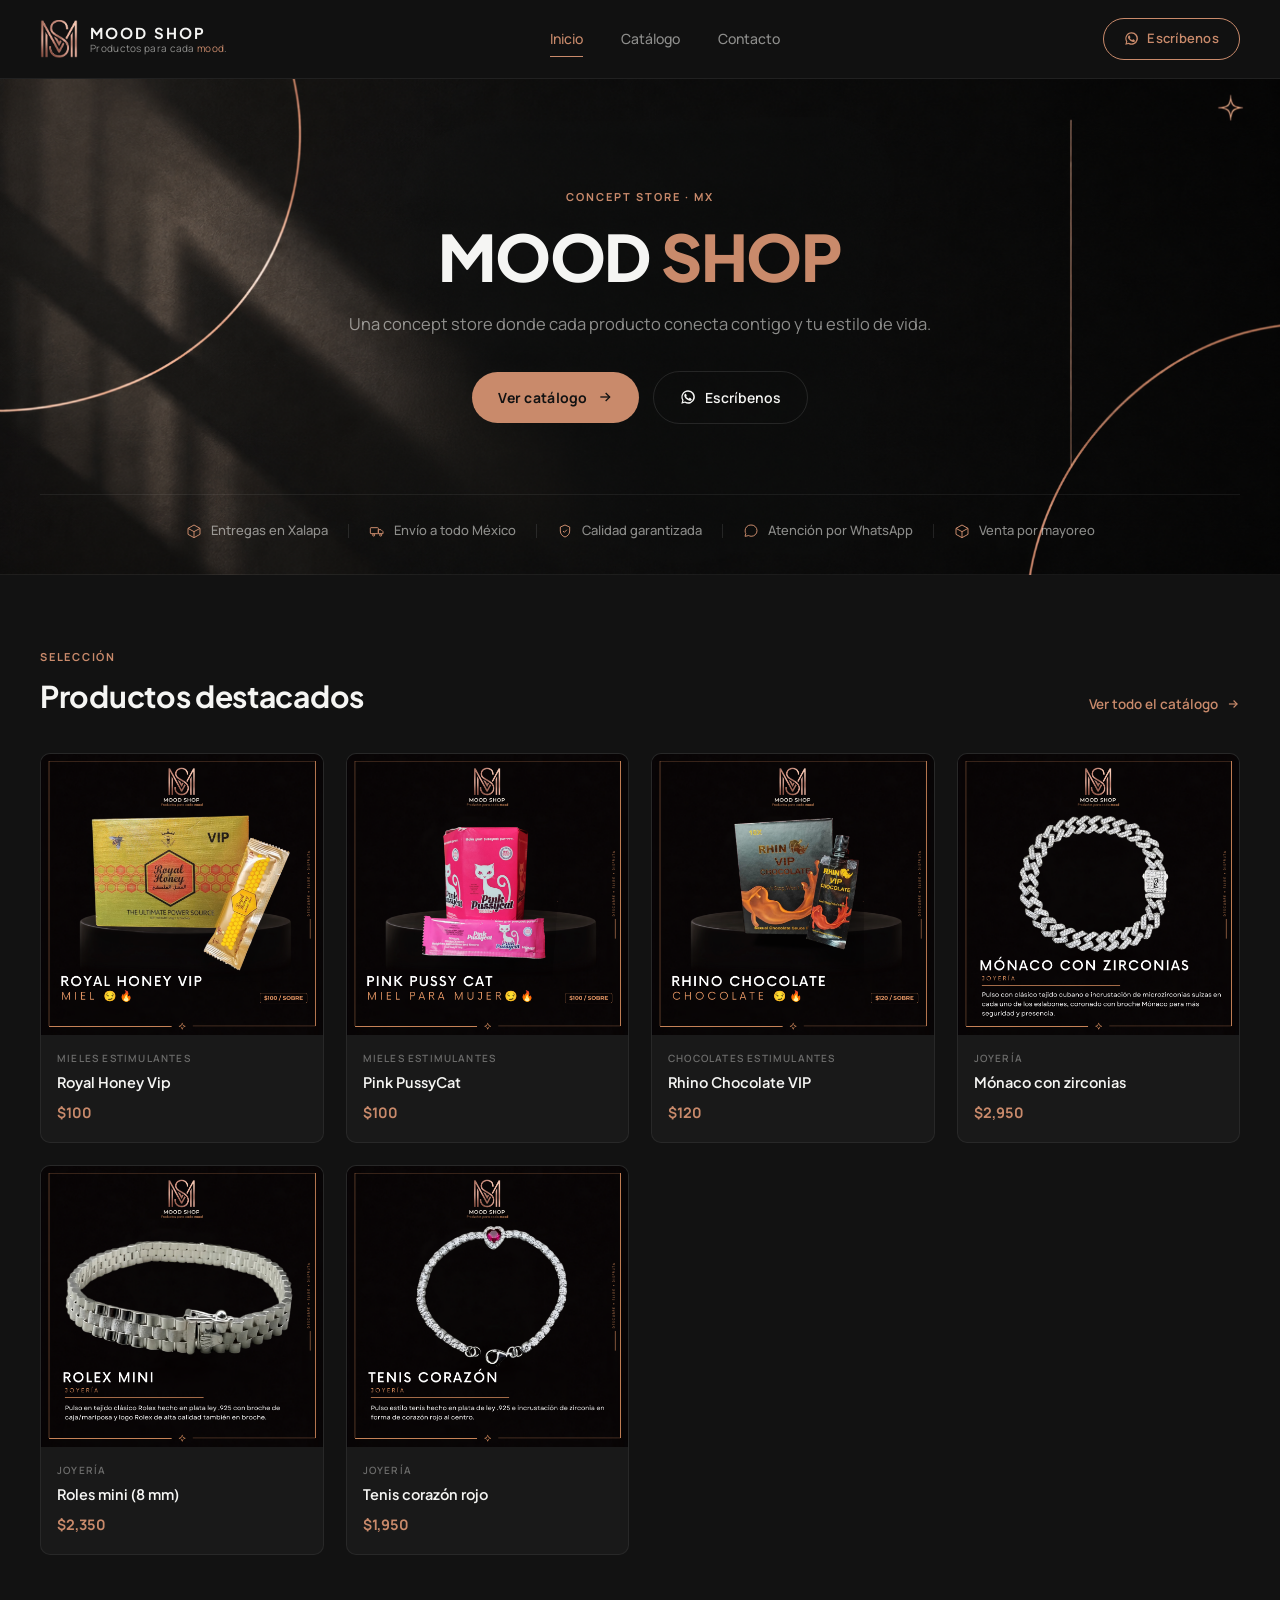
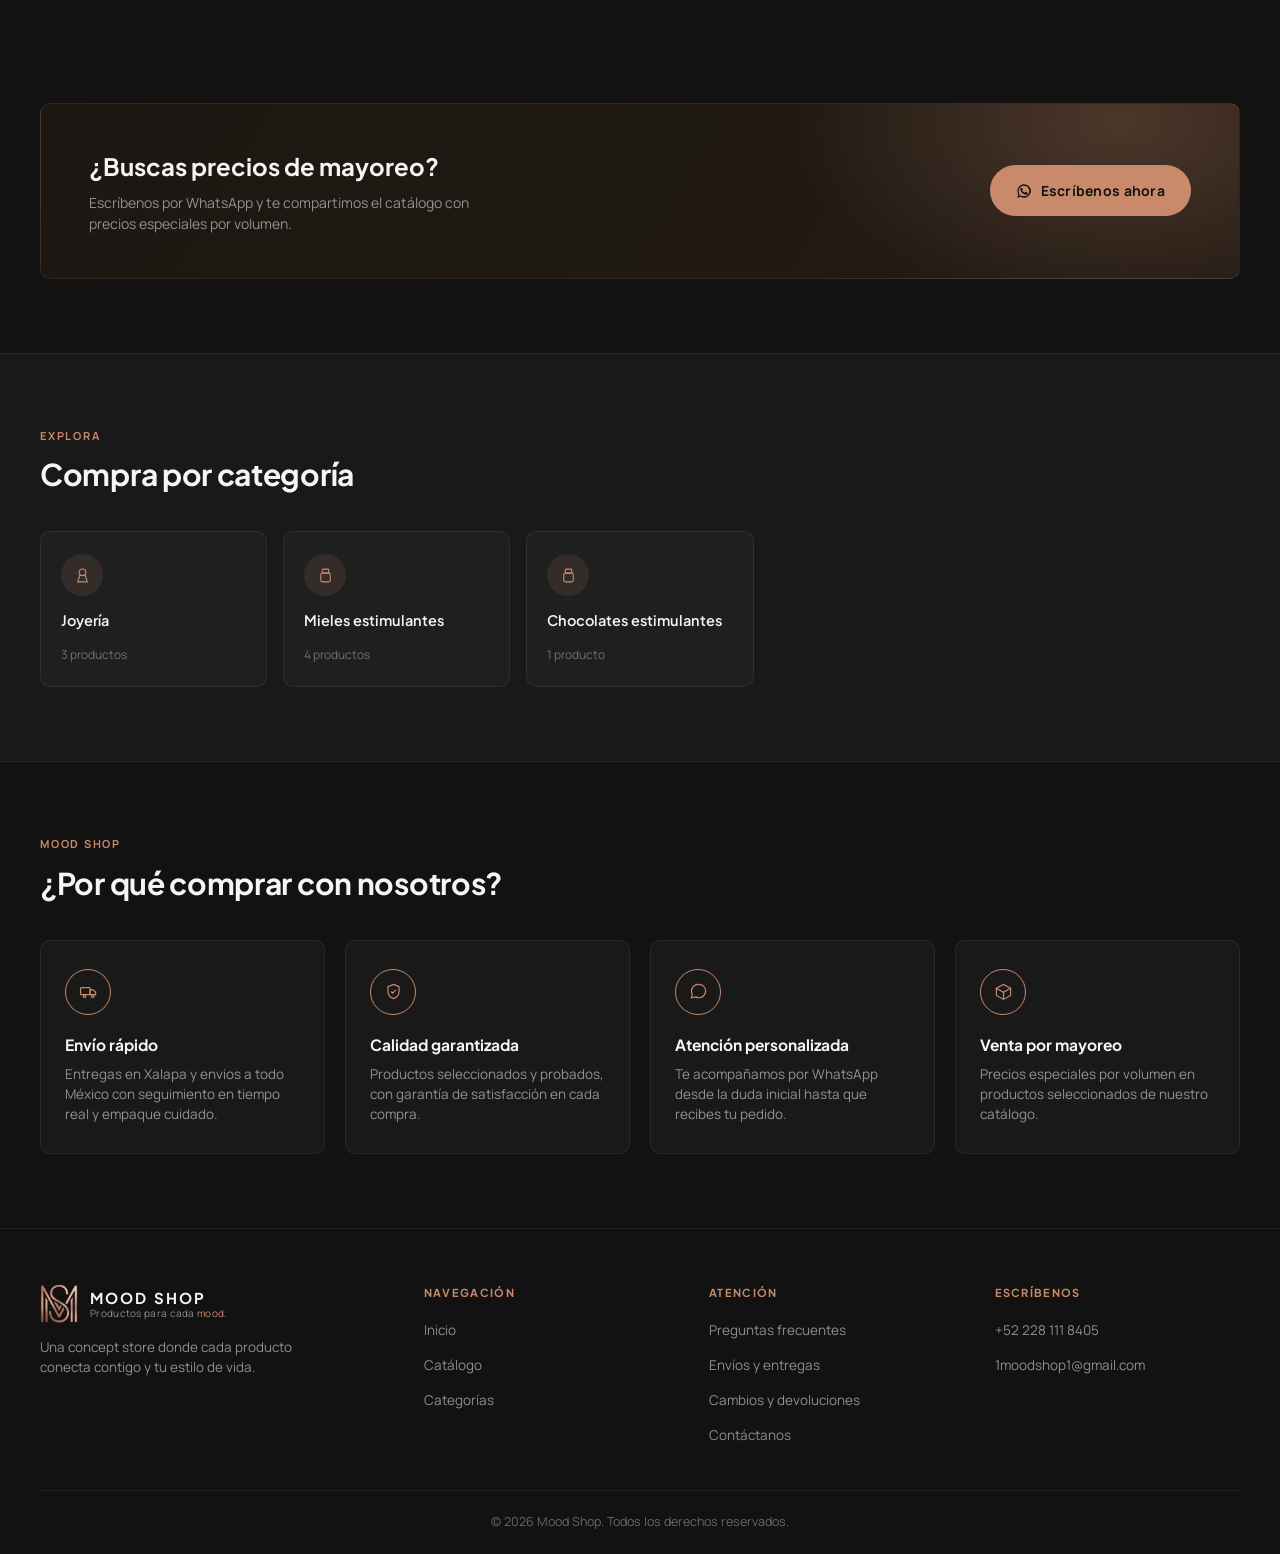
==== index.html @ 7b2a5127 "Se subió la página" ====
<!DOCTYPE html>
<html lang="es">
<head>
<meta charset="UTF-8">
<meta name="viewport" content="width=device-width, initial-scale=1.0">
<title>Mood Shop — Productos para cada mood</title>
<link rel="preconnect" href="https://fonts.googleapis.com">
<link rel="preconnect" href="https://fonts.gstatic.com" crossorigin>
<link href="https://fonts.googleapis.com/css2?family=Plus+Jakarta+Sans:wght@400;500;600;700;800&family=Manrope:wght@400;500;600;700&display=swap" rel="stylesheet">
<link rel="stylesheet" href="css/home.css">
</head>
<body>

<!-- ============ ICON SPRITE ============ -->
<svg width="0" height="0" style="position:absolute">
  <defs>
    <symbol id="ico-perfume" viewBox="0 0 24 24" fill="none" stroke="currentColor" stroke-width="1.4">
      <path d="M9 3h6v2.4l-1.3 1.6H10.3L9 5.4V3z"/><rect x="8" y="7" width="8" height="14" rx="2"/><line x1="12" y1="7" x2="12" y2="10"/>
    </symbol>
    <symbol id="ico-jewelry" viewBox="0 0 24 24" fill="none" stroke="currentColor" stroke-width="1.4">
      <circle cx="12" cy="8" r="4.2"/><path d="M8.6 11.4L6 20h12l-2.6-8.6"/>
    </symbol>
    <symbol id="ico-glasses" viewBox="0 0 24 24" fill="none" stroke="currentColor" stroke-width="1.4">
      <circle cx="6.5" cy="13" r="3.5"/><circle cx="17.5" cy="13" r="3.5"/><path d="M10 12.4h4M3 12l2.2-4.8h3M21 12l-2.2-4.8h-3"/>
    </symbol>
    <symbol id="ico-headphones" viewBox="0 0 24 24" fill="none" stroke="currentColor" stroke-width="1.4">
      <path d="M4 14v-2a8 8 0 0116 0v2"/><rect x="3" y="14" width="4" height="6" rx="1.4"/><rect x="17" y="14" width="4" height="6" rx="1.4"/>
    </symbol>
    <symbol id="ico-lamp" viewBox="0 0 24 24" fill="none" stroke="currentColor" stroke-width="1.4">
      <path d="M7 4h10l-2 7H9L7 4z"/><line x1="12" y1="11" x2="12" y2="18"/><path d="M8 21h8M9.5 18h5"/>
    </symbol>
    <symbol id="ico-shirt" viewBox="0 0 24 24" fill="none" stroke="currentColor" stroke-width="1.4">
      <path d="M8 4L4 7l2 3 2-1v11h8V9l2 1 2-3-4-3-2 2h-4L8 4z"/>
    </symbol>
    <symbol id="ico-watch" viewBox="0 0 24 24" fill="none" stroke="currentColor" stroke-width="1.4">
      <circle cx="12" cy="12" r="5.5"/><path d="M9.5 2h5l.6 4.5h-6.2L9.5 2zM9.5 22h5l.6-4.5h-6.2L9.5 22z"/><path d="M12 9.5V12l2 1.3"/>
    </symbol>
    <symbol id="ico-gift" viewBox="0 0 24 24" fill="none" stroke="currentColor" stroke-width="1.4">
      <rect x="3" y="9" width="18" height="4" rx="0.6"/><rect x="4.5" y="13" width="15" height="8" rx="0.6"/><line x1="12" y1="9" x2="12" y2="21"/>
      <path d="M12 9C9 9 8 6.5 9.5 5.2 11 4 12 6 12 9zM12 9c3 0 4-2.5 2.5-3.8C13 4 12 6 12 9z"/>
    </symbol>
    <symbol id="ico-snack" viewBox="0 0 24 24" fill="none" stroke="currentColor" stroke-width="1.4">
      <path d="M6 4h12l1 5-2 11H7L5 9l1-5z"/><path d="M6 4c1.5 1.2 3.5 1.2 6 0s4.5-1.2 6 0"/>
    </symbol>
    <symbol id="ico-jar" viewBox="0 0 24 24" fill="none" stroke="currentColor" stroke-width="1.4">
      <rect x="6" y="9" width="12" height="11" rx="2"/><rect x="8" y="4" width="8" height="5" rx="1"/>
    </symbol>
    <symbol id="ico-viral" viewBox="0 0 24 24" fill="none" stroke="currentColor" stroke-width="1.4">
      <path d="M13 2L4 14h6l-1 8 9-12h-6l1-8z"/>
    </symbol>
    <symbol id="ico-whatsapp" viewBox="0 0 24 24" fill="currentColor">
      <path d="M12 2a10 10 0 00-8.6 15L2 22l5.2-1.4A10 10 0 1012 2zm0 18a8 8 0 01-4.1-1.1l-.3-.2-3 .8.8-2.9-.2-.3A8 8 0 1112 20zm4.4-5.9c-.2-.1-1.4-.7-1.7-.8-.2-.1-.4-.1-.6.1s-.6.8-.8 1c-.1.2-.3.2-.5.1-.2-.1-1-.4-2-1.2-.7-.6-1.2-1.4-1.4-1.6-.1-.2 0-.4.1-.5l.4-.5c.1-.2.2-.3.2-.5.1-.2 0-.4 0-.5-.1-.1-.6-1.5-.9-2-.2-.5-.4-.4-.6-.4h-.5c-.2 0-.5.1-.7.3-.2.2-1 .9-1 2.3s1 2.6 1.1 2.8c.1.2 2 3.1 4.9 4.2.7.3 1.2.4 1.6.6.7.2 1.3.2 1.8.1.5-.1 1.4-.6 1.6-1.1.2-.5.2-1 .1-1.1-.1-.1-.2-.2-.4-.3z"/>
    </symbol>
    <symbol id="ico-close" viewBox="0 0 24 24" fill="none" stroke="currentColor" stroke-width="1.8">
      <line x1="5" y1="5" x2="19" y2="19"/><line x1="19" y1="5" x2="5" y2="19"/>
    </symbol>
    <symbol id="ico-monogram" viewBox="0 0 60 60" fill="none" stroke="currentColor" stroke-width="3.4">
      <path d="M6 50V12l14 20 14-20v38"/><path d="M40 12c-9 0-16 8-16 18s7 18 16 18 16-8 16-18"/>
    </symbol>
    <symbol id="ico-arrow-right" viewBox="0 0 24 24" fill="none" stroke="currentColor" stroke-width="2">
      <line x1="5" y1="12" x2="19" y2="12"/><polyline points="13 6 19 12 13 18"/>
    </symbol>
    <symbol id="ico-truck" viewBox="0 0 24 24" fill="none" stroke="currentColor" stroke-width="1.5">
      <rect x="2" y="7" width="12" height="9" rx="1"/><path d="M14 10h4l3 3v3h-7z"/>
      <circle cx="7" cy="18" r="1.6"/><circle cx="17.5" cy="18" r="1.6"/>
    </symbol>
    <symbol id="ico-shield" viewBox="0 0 24 24" fill="none" stroke="currentColor" stroke-width="1.5">
      <path d="M12 3l7 3v6c0 4.5-3 7.7-7 9-4-1.3-7-4.5-7-9V6l7-3z"/><polyline points="9 12 11 14 15 10"/>
    </symbol>
    <symbol id="ico-chat" viewBox="0 0 24 24" fill="none" stroke="currentColor" stroke-width="1.5">
      <path d="M21 11.5a8.4 8.4 0 01-8.9 8.4c-1.3-.1-2.5-.5-3.5-1.1L3 20l1.2-4.1a8.3 8.3 0 01-1-4A8.4 8.4 0 0111.9 3a8.5 8.5 0 019.1 8.5z"/>
    </symbol>
    <symbol id="ico-box" viewBox="0 0 24 24" fill="none" stroke="currentColor" stroke-width="1.5">
      <path d="M3 8l9-5 9 5-9 5-9-5z"/><path d="M3 8v9l9 5 9-5V8"/><line x1="12" y1="13" x2="12" y2="22"/>
    </symbol>
  </defs>
</svg>

<!-- ============ HEADER ============ -->
  <header class="site-header">
    <div class="header-inner">
      <a href="./index.html" class="brand">
        <img class="brand-mark" src="./images/Logotipo - letras.png" alt="Logo de Mood Shop" />
        <span class="brand-text">
          <span class="brand-name">MOOD SHOP</span>
          <span class="brand-tag">Productos para cada <em>mood</em>.</span>
        </span>
      </a>

      <nav class="main-nav" aria-label="Navegación principal">
        <a href="./index.html" class="active">Inicio</a>
        <a href="./catalogo-mood-shop.html">Catálogo</a>
        <a href="./contacto.html">Contacto</a>
      </nav>

      <div class="header-actions">
        <a class="btn-whatsapp" href="https://wa.link/bdqm1g" id="whatsappBtn" target="_blank">
          <svg>
            <use href="#ico-whatsapp" />
          </svg>
          <span>Escríbenos</span>
        </a>
        <button class="hamburger" id="hamburgerBtn" aria-label="Abrir menú" aria-expanded="false"
          aria-controls="mobileNav">
          <span></span><span></span><span></span>
        </button>
      </div>
    </div>
  </header>

  <!-- ============ MOBILE NAV DRAWER ============ -->
  <div class="mobile-nav" id="mobileNav">
    <div class="mobile-nav-panel">
      <div class="mobile-nav-head">
        <span class="brand-name">MENÚ</span>
        <button class="mobile-nav-close" id="mobileNavClose" aria-label="Cerrar menú">
          <svg>
            <use href="#ico-close" />
          </svg>
        </button>
      </div>
      <nav class="mobile-nav-links" aria-label="Navegación móvil">
        <a href="./index.html" class="active">Inicio</a>
        <a href="./catalogo-mood-shop.html">Catálogo</a>
        <a href="./contacto.html">Contacto</a>
      </nav>
      <div class="mobile-nav-cta">
        <a class="btn-whatsapp" href="https://wa.link/bdqm1g" target="_blank">
          <svg>
            <use href="#ico-whatsapp" />
          </svg>
          <span>Escríbenos</span>
        </a>
      </div>
    </div>
  </div>


<!-- ============ HERO ============ -->
<section class="hero">
  <div class="hero-inner">
    <p class="hero-eyebrow">Concept store · MX</p>
    <h1>MOOD <em>SHOP</em></h1>
    <p class="hero-sub">Una concept store donde cada producto conecta contigo y tu estilo de vida.</p>
    <div class="hero-cta">
      <a class="btn-primary" href="./catalogo-mood-shop.html">Ver catálogo <svg><use href="#ico-arrow-right"/></svg></a>
      <a class="btn-secondary" href="https://wa.link/bdqm1g" target="_blank" rel="noopener">
        <svg><use href="#ico-whatsapp"/></svg> Escríbenos
      </a>
    </div>
  </div>
  <div class="hero-trust">
    <div class="trust-item"><svg><use href="#ico-box"/></svg> Entregas en Xalapa</div>
    <div class="trust-divider"></div>
    <div class="trust-item"><svg><use href="#ico-truck"/></svg> Envío a todo México</div>
    <div class="trust-divider"></div>
    <div class="trust-item"><svg><use href="#ico-shield"/></svg> Calidad garantizada</div>
    <div class="trust-divider"></div>
    <div class="trust-item"><svg><use href="#ico-chat"/></svg> Atención por WhatsApp</div>
    <div class="trust-divider"></div>
    <div class="trust-item"><svg><use href="#ico-box"/></svg> Venta por mayoreo</div>
  </div>
</section>

<!-- ============ DESTACADOS ============ -->
<section class="section" id="destacados">
  <div class="section-head">
    <div>
      <p class="section-eyebrow">Selección</p>
      <h2>Productos destacados</h2>
    </div>
    <a class="link-arrow" href="./catalogo-mood-shop.html">Ver todo el catálogo <svg><use href="#ico-arrow-right"/></svg></a>
  </div>
  <div class="product-grid" id="featuredGrid">
    <p class="section-status">Cargando productos destacados…</p>
  </div>
</section>

<!-- ============ CTA MAYOREO ============ -->
<section class="section">
  <div class="cta-banner" id="contacto">
    <div class="cta-copy">
      <h2>¿Buscas precios de mayoreo?</h2>
      <p>Escríbenos por WhatsApp y te compartimos el catálogo con precios especiales por volumen.</p>
    </div>
    <a class="btn-primary" href="https://wa.link/bdqm1g" target="_blank" rel="noopener">
      <svg><use href="#ico-whatsapp"/></svg> Escríbenos ahora
    </a>
  </div>
</section>

<!-- ============ CATEGORÍAS ============ -->
<section class="section section-alt" id="categorias">
  <div class="section-head">
    <div>
      <p class="section-eyebrow">Explora</p>
      <h2>Compra por categoría</h2>
    </div>
  </div>
  <div class="category-grid" id="categoryGrid">
    <p class="section-status">Cargando categorías…</p>
  </div>
</section>

<!-- ============ POR QUÉ MOOD SHOP ============ -->
<section class="section" id="beneficios">
  <div class="section-head">
    <div>
      <p class="section-eyebrow">Mood Shop</p>
      <h2>¿Por qué comprar con nosotros?</h2>
    </div>
  </div>
  <div class="benefits-grid">
    <div class="benefit-card">
      <div class="benefit-icon"><svg><use href="#ico-truck"/></svg></div>
      <h3>Envío rápido</h3>
      <p>Entregas en Xalapa y envios a todo México con seguimiento en tiempo real y empaque cuidado.</p>
    </div>
    <div class="benefit-card">
      <div class="benefit-icon"><svg><use href="#ico-shield"/></svg></div>
      <h3>Calidad garantizada</h3>
      <p>Productos seleccionados y probados, con garantía de satisfacción en cada compra.</p>
    </div>
    <div class="benefit-card">
      <div class="benefit-icon"><svg><use href="#ico-chat"/></svg></div>
      <h3>Atención personalizada</h3>
      <p>Te acompañamos por WhatsApp desde la duda inicial hasta que recibes tu pedido.</p>
    </div>
    <div class="benefit-card">
      <div class="benefit-icon"><svg><use href="#ico-box"/></svg></div>
      <h3>Venta por mayoreo</h3>
      <p>Precios especiales por volumen en productos seleccionados de nuestro catálogo.</p>
    </div>
  </div>
</section>

<!-- ============ FOOTER ============ -->
<footer class="site-footer">
  <div class="footer-top">
    <div class="footer-brand">
      <a href="#" class="brand">
        <img class="brand-mark" src="./images/Logotipo - letras.png" alt="Logo de Mood Shop" />
        <span class="brand-text">
          <span class="brand-name">MOOD SHOP</span>
          <span class="brand-tag">Productos para cada <em>mood</em>.</span>
        </span>
      </a>
      <p>Una concept store donde cada producto conecta contigo y tu estilo de vida.</p>
    </div>
    <div class="footer-col">
      <h4>NAVEGACIÓN</h4>
      <ul>
        <li><a href="./index.html">Inicio</a></li>
        <li><a href="./catalogo-mood-shop.html">Catálogo</a></li>
        <li><a href="./index.html#categorias">Categorías</a></li>
      </ul>
    </div>
    <div class="footer-col">
      <h4>ATENCIÓN</h4>
      <ul>
        <li><a href="./404.html">Preguntas frecuentes</a></li>
        <li><a href="./404.html">Envíos y entregas</a></li>
        <li><a href="./404.html">Cambios y devoluciones</a></li>
        <li><a href="./contacto.html">Contáctanos</a></li>
      </ul>
    </div>
    <div class="footer-col">
      <h4>ESCRÍBENOS</h4>
      <ul>
        <li><a href="https://wa.link/bdqm1g" target="_blank" rel="noopener">+52 228 111 8405</a></li>
        <li><a href="mailto:1moodshop1@gmail.com">1moodshop1@gmail.com</a></li>
      </ul>
    </div>
  </div>
  <div class="footer-bottom">© 2026 Mood Shop. Todos los derechos reservados.</div>
</footer>

<script src="js/home.js"></script>
</body>
</html>
---- css/home.css ----
/* ============ TOKENS ============ */
:root {
  --negro: #121212;
  --negro-2: #191919;
  --negro-3: #1f1f1f;
  --blanco: #F5F5F3;
  --rose: #C98A6B;
  --rose-dark: #A96E55;
  --gris-oscuro: #3C3C3C;
  --gris-claro: #D9D9D9;
  --border: rgba(217, 217, 217, 0.12);
  --border-soft: rgba(217, 217, 217, 0.08);
  --text-muted: rgba(245, 245, 243, 0.55);
  --text-muted-2: rgba(245, 245, 243, 0.38);
  --font-display: 'Plus Jakarta Sans', sans-serif;
  --font-body: 'Manrope', sans-serif;
  --radius: 6px;
  --radius-lg: 10px;
}

* {
  box-sizing: border-box;
  margin: 0;
  padding: 0;
}

html {
  scroll-behavior: smooth;
}

body {
  background: var(--negro);
  color: var(--blanco);
  font-family: var(--font-body);
  -webkit-font-smoothing: antialiased;
  line-height: 1.5;
}

img,
svg {
  display: block;
}

a {
  color: inherit;
  text-decoration: none;
}

button {
  font-family: inherit;
  cursor: pointer;
}

ul {
  list-style: none;
}

::selection {
  background: var(--rose);
  color: var(--negro);
}

:focus-visible {
  outline: 2px solid var(--rose);
  outline-offset: 3px;
}

/* ============ HEADER (igual que el catálogo) ============ */
.site-header {
  position: sticky;
  top: 0;
  z-index: 100;
  background: rgba(18, 18, 18, 0.9);
  backdrop-filter: blur(10px);
  border-bottom: 1px solid var(--border-soft);
}

.header-inner {
  display: flex;
  align-items: center;
  justify-content: space-between;
  padding: 18px 40px;
  max-width: 1280px;
  margin: 0 auto;
}

.brand {
  display: flex;
  align-items: center;
  gap: 12px;
}

.brand-mark {
  width: 38px;
  height: 38px;
  flex: none;
}

.brand-text {
  display: flex;
  flex-direction: column;
  line-height: 1.2;
}

.brand-name {
  font-family: var(--font-display);
  font-weight: 700;
  font-size: 15px;
  letter-spacing: 0.14em;
}

.brand-tag {
  font-size: 10px;
  color: var(--text-muted);
  letter-spacing: 0.03em;
}

.brand-tag em {
  color: var(--rose);
  font-style: normal;
}

.main-nav {
  display: flex;
  align-items: center;
  gap: 38px;
}

.main-nav a {
  font-size: 14px;
  color: var(--text-muted);
  font-weight: 500;
  position: relative;
  padding: 6px 0;
  transition: color .2s ease;
}

.main-nav a:hover {
  color: var(--blanco);
}

.main-nav a.active {
  color: var(--rose);
}

.main-nav a.active::after {
  content: '';
  position: absolute;
  left: 0;
  right: 0;
  bottom: -2px;
  height: 1px;
  background: var(--rose);
}

.nav-caret {
  font-size: 10px;
  margin-left: 4px;
  opacity: .7;
}

.header-actions {
  display: flex;
  align-items: center;
  gap: 16px;
}

.btn-whatsapp {
  display: flex;
  align-items: center;
  gap: 8px;
  border: 1px solid var(--rose);
  color: var(--rose);
  padding: 10px 20px;
  border-radius: 999px;
  font-size: 13px;
  font-weight: 600;
  letter-spacing: 0.02em;
  transition: background .2s ease, color .2s ease;
  white-space: nowrap;
}

.btn-whatsapp:hover {
  background: var(--rose);
  color: var(--negro);
}

.btn-whatsapp svg {
  width: 15px;
  height: 15px;
}

.hamburger {
  display: none;
  flex-direction: column;
  justify-content: center;
  gap: 5px;
  width: 38px;
  height: 38px;
  background: none;
  border: none;
}

.hamburger span {
  display: block;
  width: 22px;
  height: 1.5px;
  background: var(--blanco);
  transition: transform .25s ease, opacity .25s ease;
}

.hamburger.is-open span:nth-child(1) {
  transform: translateY(6.5px) rotate(45deg);
}

.hamburger.is-open span:nth-child(2) {
  opacity: 0;
}

.hamburger.is-open span:nth-child(3) {
  transform: translateY(-6.5px) rotate(-45deg);
}

.mobile-nav {
  display: none;
}

/* ============ HERO ============ */
.hero {
  position: relative;
  padding: 0 40px;
  background-image: url('../images/fondo-catalogo.png');
  background-size: cover;
  background-position: center;
  background-repeat: no-repeat;
  border-bottom: 1px solid var(--border-soft);
}

.hero-inner {
  max-width: 720px;
  margin: 0 auto;
  padding: 110px 0 70px;
  display: flex;
  flex-direction: column;
  align-items: center;
  text-align: center;
}

.hero-eyebrow {
  font-size: 11px;
  letter-spacing: 0.18em;
  text-transform: uppercase;
  color: var(--rose);
  font-weight: 700;
  margin-bottom: 18px;
}

.hero-inner h1 {
  font-family: var(--font-display);
  font-weight: 800;
  font-size: 64px;
  line-height: 1.05;
  letter-spacing: -0.02em;
  margin-bottom: 22px;
}

.hero-inner h1 em {
  color: var(--rose);
  font-style: normal;
}

.hero-sub {
  color: var(--text-muted);
  font-size: 16.5px;
  max-width: 90%;
  margin: 0 auto 34px;
}

.hero-cta {
  display: flex;
  align-items: center;
  justify-content: center;
  gap: 14px;
  flex-wrap: wrap;
}

.btn-primary {
  display: flex;
  align-items: center;
  gap: 9px;
  background: var(--rose);
  color: var(--negro);
  padding: 15px 26px;
  border-radius: 999px;
  border: none;
  font-size: 14px;
  font-weight: 700;
  letter-spacing: 0.02em;
  transition: background .2s ease, transform .15s ease;
}

.btn-primary:hover {
  background: var(--rose-dark);
}

.btn-primary:active {
  transform: scale(.98);
}

.btn-primary svg {
  width: 16px;
  height: 16px;
}

.btn-secondary {
  display: flex;
  align-items: center;
  gap: 9px;
  background: none;
  color: var(--blanco);
  border: 1px solid var(--border);
  padding: 15px 26px;
  border-radius: 999px;
  font-size: 14px;
  font-weight: 600;
  transition: border-color .2s ease, color .2s ease;
}

.btn-secondary:hover {
  border-color: var(--rose);
  color: var(--rose);
}

.btn-secondary svg {
  width: 16px;
  height: 16px;
}

.hero-trust {
  max-width: 1280px;
  margin: 0 auto;
  display: flex;
  align-items: center;
  justify-content: center;
  flex-wrap: wrap;
  gap: 20px;
  padding: 26px 0 34px;
  border-top: 1px solid var(--border-soft);
}

.trust-item {
  display: flex;
  align-items: center;
  gap: 9px;
  font-size: 13px;
  color: var(--text-muted);
  font-weight: 500;
  white-space: nowrap;
}

.trust-item svg {
  width: 16px;
  height: 16px;
  color: var(--rose);
  flex: none;
}

.trust-divider {
  width: 1px;
  height: 14px;
  background: var(--border);
}

/* ============ SECTIONS (genérico) ============ */
.section {
  padding: 74px 40px;
  max-width: 1280px;
  margin: 0 auto;
}

.section-alt {
  max-width: none;
  padding-left: 0;
  padding-right: 0;
  background: var(--negro-2);
  border-top: 1px solid var(--border-soft);
  border-bottom: 1px solid var(--border-soft);
}

.section-alt>* {
  max-width: 1280px;
  margin-left: auto;
  margin-right: auto;
  padding-left: 40px;
  padding-right: 40px;
}

.section-head {
  display: flex;
  align-items: flex-end;
  justify-content: space-between;
  gap: 20px;
  margin-bottom: 34px;
  flex-wrap: wrap;
}

.section-eyebrow {
  font-size: 11px;
  letter-spacing: 0.16em;
  text-transform: uppercase;
  color: var(--rose);
  font-weight: 700;
  margin-bottom: 8px;
}

.section-head h2 {
  font-family: var(--font-display);
  font-size: 30px;
  font-weight: 700;
  letter-spacing: -0.01em;
}

.link-arrow {
  display: flex;
  align-items: center;
  gap: 8px;
  font-size: 13.5px;
  font-weight: 600;
  color: var(--rose);
  padding-bottom: 4px;
  border-bottom: 1px solid transparent;
  transition: border-color .2s ease;
}

.link-arrow:hover {
  border-color: var(--rose);
}

.link-arrow svg {
  width: 14px;
  height: 14px;
}

.section-status {
  grid-column: 1/-1;
  text-align: center;
  padding: 50px 20px;
  color: var(--text-muted);
}

/* ============ PRODUCT GRID (destacados) ============ */
.product-grid {
  display: grid;
  grid-template-columns: repeat(4, 1fr);
  gap: 22px;
}

.product-card {
  background: var(--negro-2);
  border: 1px solid var(--border-soft);
  border-radius: var(--radius-lg);
  overflow: hidden;
  display: block;
  transition: transform .2s ease, border-color .2s ease, box-shadow .2s ease;
}

.product-card:hover {
  transform: translateY(-3px);
  border-color: var(--border);
  box-shadow: 0 16px 30px -18px rgba(0, 0, 0, 0.7);
}

.product-thumb {
  aspect-ratio: 1/1;
  position: relative;
  display: flex;
  align-items: center;
  justify-content: center;
  background:
    radial-gradient(circle at 30% 20%, rgba(201, 138, 107, 0.16), transparent 55%),
    linear-gradient(160deg, #201d1a, #131313);
}

.product-thumb img {
  width: 100%;
  height: 100%;
  object-fit: cover;
}

.product-thumb svg {
  width: 34%;
  height: 34%;
  color: var(--rose);
  opacity: .92;
}

.product-thumb svg.thumb-fallback-icon[hidden] {
  display: none;
}

.product-info {
  padding: 16px 16px 18px;
}

.product-cat {
  font-size: 10px;
  letter-spacing: 0.12em;
  text-transform: uppercase;
  color: var(--text-muted-2);
  margin-bottom: 6px;
  font-weight: 600;
}

.product-name {
  font-family: var(--font-display);
  font-weight: 600;
  font-size: 14.5px;
  margin-bottom: 8px;
  color: var(--blanco);
}

.product-price {
  color: var(--rose);
  font-weight: 700;
  font-size: 14.5px;
}

/* ============ CATEGORY GRID ============ */
.category-grid {
  display: grid;
  grid-template-columns: repeat(5, 1fr);
  gap: 16px;
}

.category-tile {
  display: flex;
  flex-direction: column;
  align-items: flex-start;
  gap: 14px;
  background: var(--negro-3);
  border: 1px solid var(--border-soft);
  border-radius: var(--radius-lg);
  padding: 22px 20px;
  transition: transform .2s ease, border-color .2s ease, background .2s ease;
}

.category-tile:hover {
  transform: translateY(-3px);
  border-color: var(--rose);
  background: rgba(201, 138, 107, 0.06);
}

.category-tile-icon {
  width: 42px;
  height: 42px;
  border-radius: 50%;
  background: rgba(201, 138, 107, 0.12);
  display: flex;
  align-items: center;
  justify-content: center;
}

.category-tile-icon svg {
  width: 19px;
  height: 19px;
  color: var(--rose);
}

.category-tile-name {
  font-family: var(--font-display);
  font-weight: 600;
  font-size: 14.5px;
}

.category-tile-count {
  font-size: 12px;
  color: var(--text-muted-2);
}

/* ============ BENEFITS ============ */
.benefits-grid {
  display: grid;
  grid-template-columns: repeat(4, 1fr);
  gap: 20px;
}

.benefit-card {
  background: var(--negro-2);
  border: 1px solid var(--border-soft);
  border-radius: var(--radius-lg);
  padding: 28px 24px;
}

.benefit-icon {
  width: 46px;
  height: 46px;
  border-radius: 50%;
  border: 1.4px solid var(--rose);
  display: flex;
  align-items: center;
  justify-content: center;
  margin-bottom: 18px;
}

.benefit-icon svg {
  width: 19px;
  height: 19px;
  color: var(--rose);
}

.benefit-card h3 {
  font-family: var(--font-display);
  font-size: 15.5px;
  font-weight: 700;
  margin-bottom: 8px;
}

.benefit-card p {
  font-size: 13.5px;
  color: var(--text-muted);
}

/* ============ CTA BANNER ============ */
.cta-banner {
  display: flex;
  align-items: center;
  justify-content: space-between;
  gap: 30px;
  flex-wrap: wrap;
  background:
    radial-gradient(ellipse 500px 300px at 90% 10%, rgba(201, 138, 107, 0.25), transparent 65%),
    linear-gradient(120deg, #1c1712, #241c15);
  border: 1px solid var(--border-soft);
  border-radius: var(--radius-lg);
  padding: 44px 48px;
}

.cta-copy h2 {
  font-family: var(--font-display);
  font-size: 24px;
  font-weight: 700;
  margin-bottom: 8px;
}

.cta-copy p {
  color: var(--text-muted);
  font-size: 14px;
  max-width: 420px;
}

.cta-banner .btn-primary {
  flex: none;
}

/* ============ FOOTER ============ */
.site-footer {
  border-top: 1px solid var(--border-soft);
  padding: 56px 40px 0;
}

.footer-top {
  max-width: 1280px;
  margin: 0 auto;
  display: grid;
  grid-template-columns: 1.4fr 1fr 1fr 1fr;
  gap: 40px;
  padding-bottom: 44px;
}

.footer-brand .brand {
  margin-bottom: 14px;
}

.footer-brand p {
  color: var(--text-muted);
  font-size: 13.5px;
  max-width: 280px;
}

.footer-col h4 {
  font-family: var(--font-display);
  font-size: 11px;
  font-weight: 700;
  letter-spacing: 0.12em;
  color: var(--rose);
  margin-bottom: 16px;
}

.footer-col ul {
  display: flex;
  flex-direction: column;
  gap: 11px;
}

.footer-col a {
  font-size: 13.5px;
  color: var(--text-muted);
  transition: color .2s ease;
}

.footer-col a:hover {
  color: var(--blanco);
}

.footer-bottom {
  border-top: 1px solid var(--border-soft);
  text-align: center;
  padding: 22px 0;
  font-size: 12.5px;
  color: var(--text-muted-2);
}

/* ============ RESPONSIVE ============ */
@media (max-width:1080px) {

  .header-inner,
  .hero,
  .section,
  .section-alt>* {
    padding-left: 24px;
    padding-right: 24px;
  }

  .product-grid {
    grid-template-columns: repeat(3, 1fr);
  }

  .category-grid {
    grid-template-columns: repeat(3, 1fr);
  }

  .benefits-grid {
    grid-template-columns: repeat(2, 1fr);
  }

  .hero-inner h1 {
    font-size: 52px;
  }
}

@media (max-width:860px) {
  .hero {
    background-position: left center;
  }
  .main-nav {
    display: none;
  }

  .hamburger {
    display: flex;
  }

  .btn-whatsapp span {
    display: none;
  }

  .btn-whatsapp {
    padding: 10px;
    border-radius: 50%;
  }

  .btn-whatsapp svg {
    width: 16px;
    height: 16px;
  }

  .hero-inner {
    padding: 56px 0 44px;
  }

  .hero-inner h1 {
    font-size: 38px;
  }

  .hero-sub {
    font-size: 15px;
  }

  .hero-trust {
    gap: 14px 22px;
  }

  .trust-divider {
    display: none;
  }

  .section-head {
    flex-direction: column;
    align-items: flex-start;
    gap: 14px;
  }

  .product-grid {
    grid-template-columns: repeat(2, 1fr);
  }

  .category-grid {
    grid-template-columns: repeat(2, 1fr);
  }

  .benefits-grid {
    grid-template-columns: 1fr;
  }

  .cta-banner {
    padding: 32px 26px;
    flex-direction: column;
    align-items: flex-start;
  }

  .cta-banner .btn-primary {
    width: 100%;
    justify-content: center;
  }

  .mobile-nav {
    display: block;
    position: fixed;
    inset: 0;
    z-index: 200;
    background: rgba(0, 0, 0, 0.55);
    opacity: 0;
    pointer-events: none;
    transition: opacity .25s ease;
  }

  .mobile-nav.is-open {
    opacity: 1;
    pointer-events: auto;
  }

  .mobile-nav-panel {
    position: absolute;
    top: 0;
    right: 0;
    height: 100%;
    width: 78%;
    max-width: 320px;
    background: var(--negro-2);
    border-left: 1px solid var(--border);
    padding: 26px 26px 30px;
    transform: translateX(100%);
    transition: transform .3s ease;
    display: flex;
    flex-direction: column;
  }

  .mobile-nav.is-open .mobile-nav-panel {
    transform: translateX(0);
  }

  .mobile-nav-head {
    display: flex;
    align-items: center;
    justify-content: space-between;
    margin-bottom: 30px;
  }

  .mobile-nav-close {
    width: 34px;
    height: 34px;
    border: 1px solid var(--border);
    border-radius: 50%;
    background: none;
    color: var(--blanco);
    display: flex;
    align-items: center;
    justify-content: center;
  }

  .mobile-nav-close svg {
    width: 14px;
    height: 14px;
  }

  .mobile-nav-links {
    display: flex;
    flex-direction: column;
    gap: 4px;
  }

  .mobile-nav-links a {
    font-family: var(--font-display);
    font-size: 16px;
    font-weight: 600;
    padding: 13px 4px;
    border-bottom: 1px solid var(--border-soft);
    color: var(--blanco);
  }

  .mobile-nav-links a.active {
    color: var(--rose);
  }

  .mobile-nav-cta {
    margin-top: auto;
  }

  .mobile-nav-cta .btn-whatsapp {
    width: 100%;
    justify-content: center;
    border-radius: 999px;
    padding: 13px;
  }

  .mobile-nav-cta .btn-whatsapp span {
    display: inline;
  }
}

@media (max-width:560px) {
  .header-inner {
    padding: 16px 20px;
  }

  .brand-name {
    font-size: 13px;
  }

  .hero,
  .section,
  .section-alt>* {
    padding-left: 16px;
    padding-right: 16px;
  }

  .hero-inner h1 {
    font-size: 38px;
  }

  .product-grid {
    grid-template-columns: repeat(2, 1fr);
    gap: 12px;
  }

  .category-grid {
    grid-template-columns: 1fr 1fr;
    gap: 12px;
  }

  .category-tile {
    padding: 18px 16px;
  }

  .section-head h2 {
    font-size: 23px;
  }

  .footer-top {
    grid-template-columns: 1fr 1fr;
    gap: 30px 20px;
  }

  .footer-brand {
    grid-column: 1/-1;
  }
}

@media (prefers-reduced-motion: reduce) {
  * {
    transition: none !important;
    animation: none !important;
  }
}
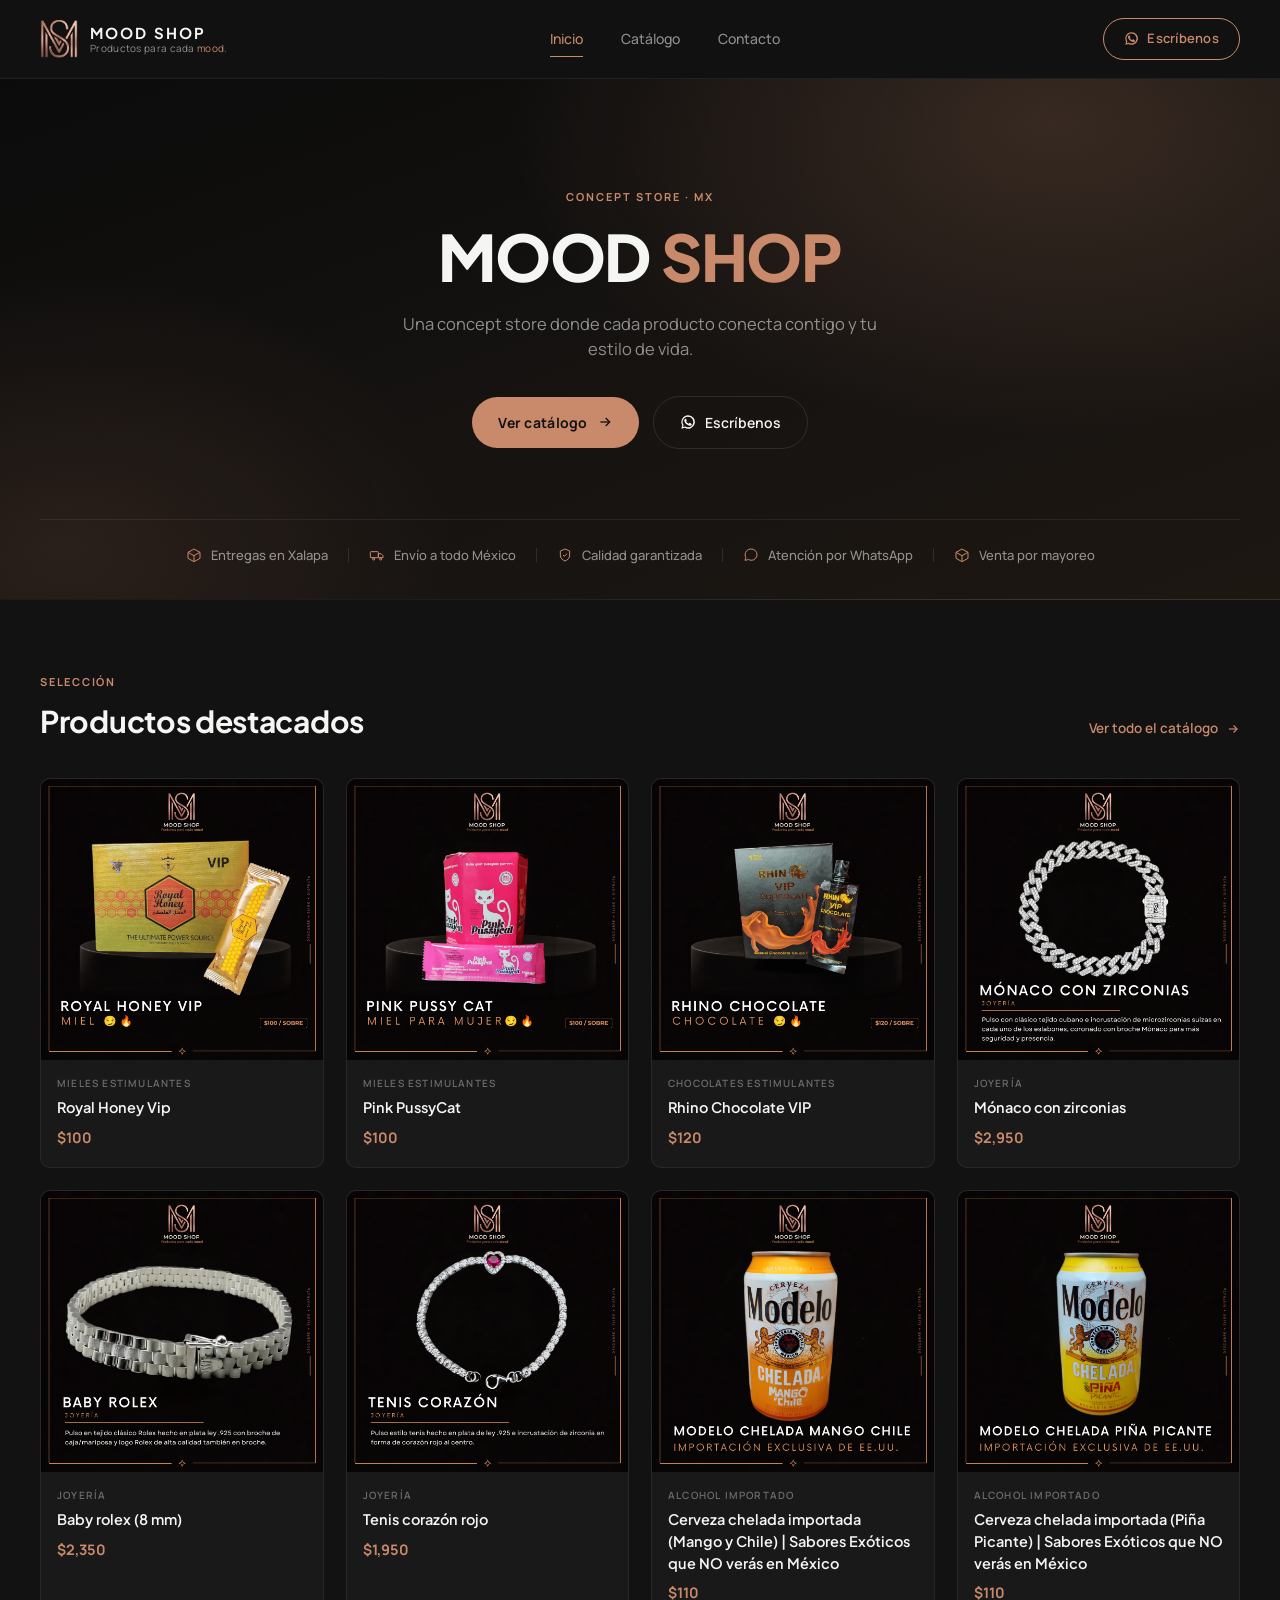
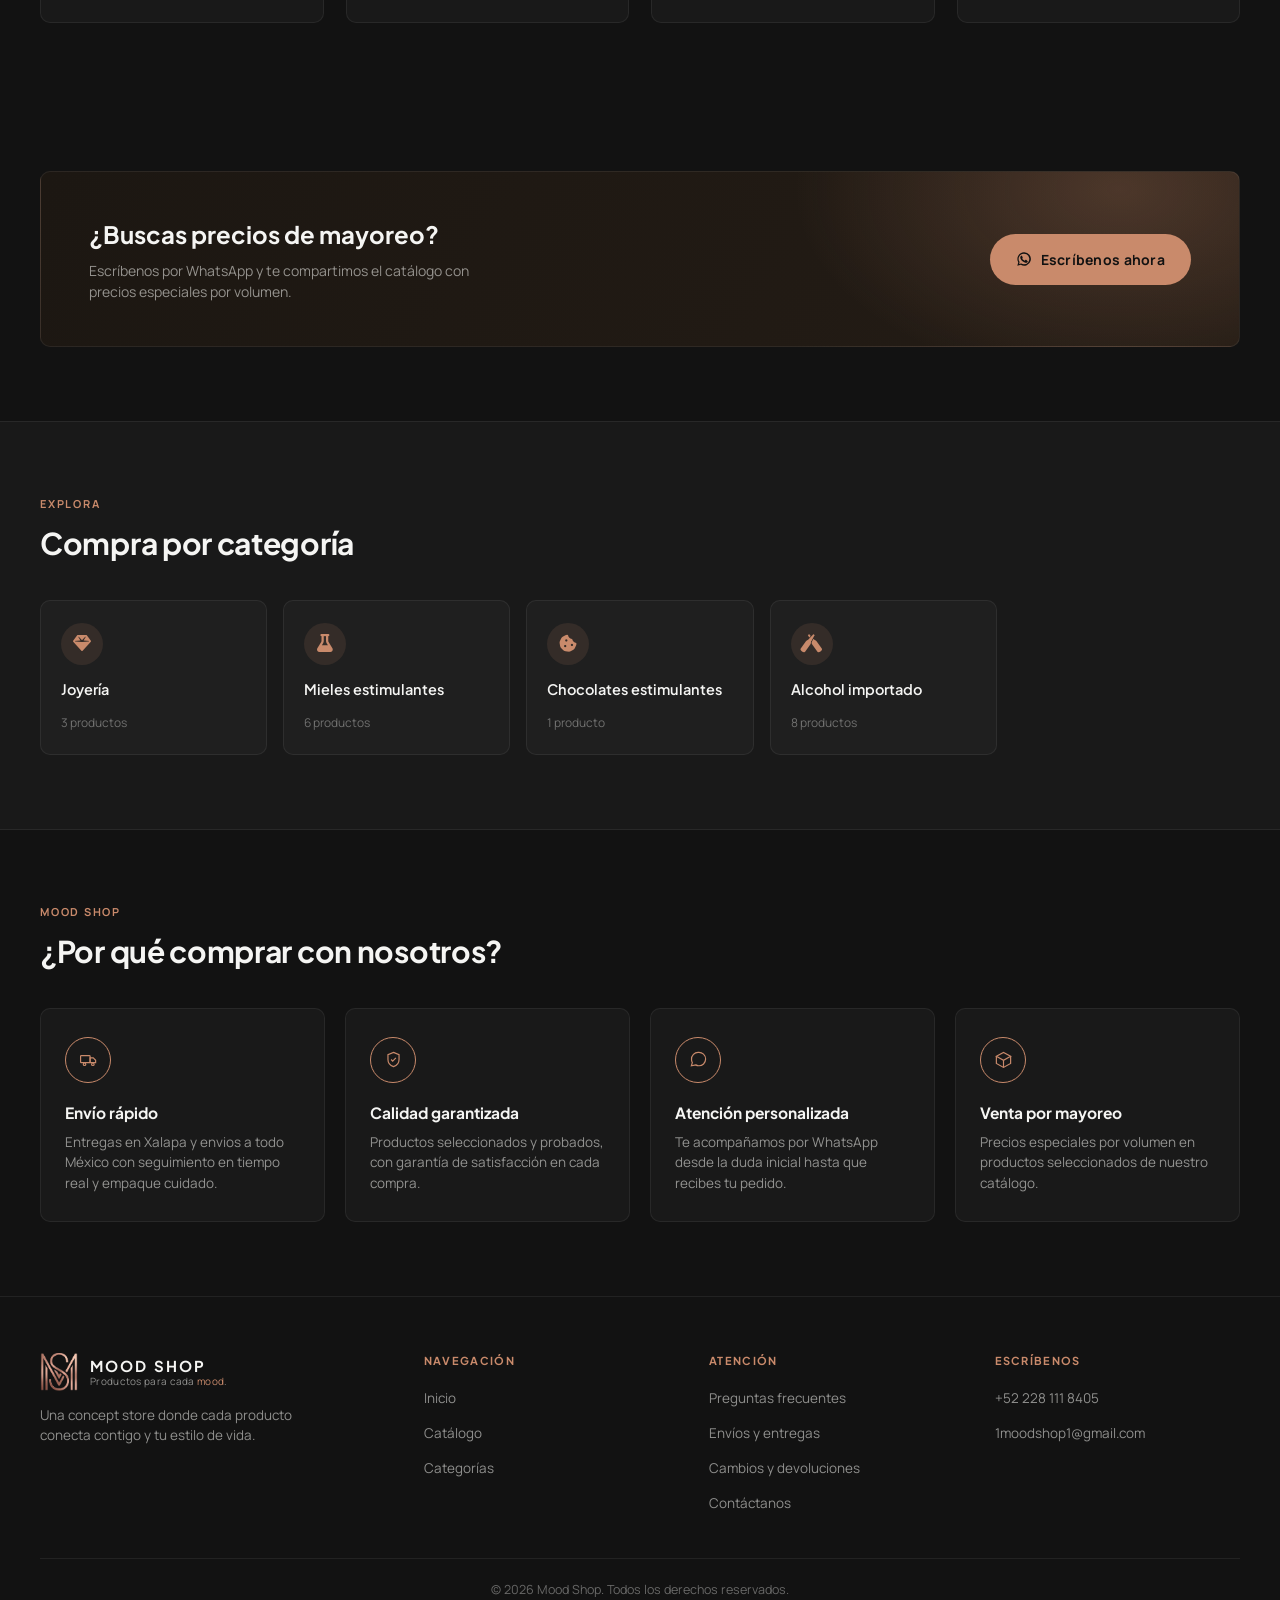
==== commit 32fd1f6f: "subieron nuevos productos" ====
--- a/index.html
+++ b/index.html
@@ -1,53 +1,52 @@
 <!DOCTYPE html>
-<html lang="es">
-<head>
-<meta charset="UTF-8">
-<meta name="viewport" content="width=device-width, initial-scale=1.0">
-<title>Mood Shop — Productos para cada mood</title>
-<link rel="preconnect" href="https://fonts.googleapis.com">
-<link rel="preconnect" href="https://fonts.gstatic.com" crossorigin>
-<link href="https://fonts.googleapis.com/css2?family=Plus+Jakarta+Sans:wght@400;500;600;700;800&family=Manrope:wght@400;500;600;700&display=swap" rel="stylesheet">
-<link rel="stylesheet" href="css/home.css">
-</head>
+  <html lang="es">
+
+  <head>
+    <meta charset="UTF-8">
+    <meta name="viewport" content="width=device-width, initial-scale=1.0">
+
+    <!-- SEO -->
+    <title>Mood Shop | Productos para cada mood</title>
+    <meta name="description" content="Mood Shop, concept store en Xalapa donde cada producto conecta contigo y tu estilo de vida. Envíos a todo México y entregas personales en Xalapa. Encuentra el producto perfecto para cada mood.">
+    <meta name="keywords" content="mood shop, tienda xalapa, joyería, mieles, regalos, concept store, envíos xalapa, royal honey, nmonaco, pulsos, tenis">
+    <link rel="canonical" href="https://mood-shop.github.io/bazar-mood-shop/">
+    <meta name="robots" content="index, follow">
+
+    <!-- Open Graph (Facebook / WhatsApp) -->
+    <meta property="og:type" content="website">
+    <meta property="og:site_name" content="Mood Shop">
+    <meta property="og:locale" content="es_MX">
+    <meta property="og:title" content="Mood Shop | Productos para cada mood">
+    <meta property="og:description" content="Mood Shop, concept store en Xalapa donde cada producto conecta contigo y tu estilo de vida. Envíos a todo México y entregas personales en Xalapa. Encuentra el producto perfecto para cada mood.">
+    <meta property="og:image" content="https://mood-shop.github.io/bazar-mood-shop/images/imagen-redes.jpg">
+    <meta property="og:image:width" content="1200">
+    <meta property="og:image:height" content="630">
+    <meta property="og:url" content="https://mood-shop.github.io/bazar-mood-shop/">
+
+    <!-- Twitter Card -->
+    <meta name="twitter:card" content="summary_large_image">
+    <meta name="twitter:title" content="Mood Shop | Productos para cada mood">
+    <meta name="twitter:description" content="Mood Shop, concept store en Xalapa donde cada producto conecta contigo y tu estilo de vida. Envíos a todo México y entregas personales en Xalapa. Encuentra el producto perfecto para cada mood.">
+    <meta name="twitter:image" content="https://mood-shop.github.io/bazar-mood-shop/images/imagen-redes.jpg">
+
+    <!-- Extra -->
+    <meta name="theme-color" content="#121212">
+    <link rel="icon" type="image/png" href="./images/favicon.ico">
+
+    <link rel="preconnect" href="https://fonts.googleapis.com">
+    <link rel="preconnect" href="https://fonts.gstatic.com" crossorigin>
+    <link href="https://fonts.googleapis.com/css2?family=Plus+Jakarta+Sans:wght@400;500;600;700;800&family=Manrope:wght@400;500;600;700&display=swap" rel="stylesheet">
+
+    <!-- Font Awesome (íconos de categoría) -->
+    <link rel="stylesheet" href="https://cdnjs.cloudflare.com/ajax/libs/font-awesome/6.5.2/css/all.min.css" referrerpolicy="no-referrer" />
+
+    <link rel="stylesheet" href="css/home.css">
+  </head>
+
 <body>
-
 <!-- ============ ICON SPRITE ============ -->
 <svg width="0" height="0" style="position:absolute">
   <defs>
-    <symbol id="ico-perfume" viewBox="0 0 24 24" fill="none" stroke="currentColor" stroke-width="1.4">
-      <path d="M9 3h6v2.4l-1.3 1.6H10.3L9 5.4V3z"/><rect x="8" y="7" width="8" height="14" rx="2"/><line x1="12" y1="7" x2="12" y2="10"/>
-    </symbol>
-    <symbol id="ico-jewelry" viewBox="0 0 24 24" fill="none" stroke="currentColor" stroke-width="1.4">
-      <circle cx="12" cy="8" r="4.2"/><path d="M8.6 11.4L6 20h12l-2.6-8.6"/>
-    </symbol>
-    <symbol id="ico-glasses" viewBox="0 0 24 24" fill="none" stroke="currentColor" stroke-width="1.4">
-      <circle cx="6.5" cy="13" r="3.5"/><circle cx="17.5" cy="13" r="3.5"/><path d="M10 12.4h4M3 12l2.2-4.8h3M21 12l-2.2-4.8h-3"/>
-    </symbol>
-    <symbol id="ico-headphones" viewBox="0 0 24 24" fill="none" stroke="currentColor" stroke-width="1.4">
-      <path d="M4 14v-2a8 8 0 0116 0v2"/><rect x="3" y="14" width="4" height="6" rx="1.4"/><rect x="17" y="14" width="4" height="6" rx="1.4"/>
-    </symbol>
-    <symbol id="ico-lamp" viewBox="0 0 24 24" fill="none" stroke="currentColor" stroke-width="1.4">
-      <path d="M7 4h10l-2 7H9L7 4z"/><line x1="12" y1="11" x2="12" y2="18"/><path d="M8 21h8M9.5 18h5"/>
-    </symbol>
-    <symbol id="ico-shirt" viewBox="0 0 24 24" fill="none" stroke="currentColor" stroke-width="1.4">
-      <path d="M8 4L4 7l2 3 2-1v11h8V9l2 1 2-3-4-3-2 2h-4L8 4z"/>
-    </symbol>
-    <symbol id="ico-watch" viewBox="0 0 24 24" fill="none" stroke="currentColor" stroke-width="1.4">
-      <circle cx="12" cy="12" r="5.5"/><path d="M9.5 2h5l.6 4.5h-6.2L9.5 2zM9.5 22h5l.6-4.5h-6.2L9.5 22z"/><path d="M12 9.5V12l2 1.3"/>
-    </symbol>
-    <symbol id="ico-gift" viewBox="0 0 24 24" fill="none" stroke="currentColor" stroke-width="1.4">
-      <rect x="3" y="9" width="18" height="4" rx="0.6"/><rect x="4.5" y="13" width="15" height="8" rx="0.6"/><line x1="12" y1="9" x2="12" y2="21"/>
-      <path d="M12 9C9 9 8 6.5 9.5 5.2 11 4 12 6 12 9zM12 9c3 0 4-2.5 2.5-3.8C13 4 12 6 12 9z"/>
-    </symbol>
-    <symbol id="ico-snack" viewBox="0 0 24 24" fill="none" stroke="currentColor" stroke-width="1.4">
-      <path d="M6 4h12l1 5-2 11H7L5 9l1-5z"/><path d="M6 4c1.5 1.2 3.5 1.2 6 0s4.5-1.2 6 0"/>
-    </symbol>
-    <symbol id="ico-jar" viewBox="0 0 24 24" fill="none" stroke="currentColor" stroke-width="1.4">
-      <rect x="6" y="9" width="12" height="11" rx="2"/><rect x="8" y="4" width="8" height="5" rx="1"/>
-    </symbol>
-    <symbol id="ico-viral" viewBox="0 0 24 24" fill="none" stroke="currentColor" stroke-width="1.4">
-      <path d="M13 2L4 14h6l-1 8 9-12h-6l1-8z"/>
-    </symbol>
     <symbol id="ico-whatsapp" viewBox="0 0 24 24" fill="currentColor">
       <path d="M12 2a10 10 0 00-8.6 15L2 22l5.2-1.4A10 10 0 1012 2zm0 18a8 8 0 01-4.1-1.1l-.3-.2-3 .8.8-2.9-.2-.3A8 8 0 1112 20zm4.4-5.9c-.2-.1-1.4-.7-1.7-.8-.2-.1-.4-.1-.6.1s-.6.8-.8 1c-.1.2-.3.2-.5.1-.2-.1-1-.4-2-1.2-.7-.6-1.2-1.4-1.4-1.6-.1-.2 0-.4.1-.5l.4-.5c.1-.2.2-.3.2-.5.1-.2 0-.4 0-.5-.1-.1-.6-1.5-.9-2-.2-.5-.4-.4-.6-.4h-.5c-.2 0-.5.1-.7.3-.2.2-1 .9-1 2.3s1 2.6 1.1 2.8c.1.2 2 3.1 4.9 4.2.7.3 1.2.4 1.6.6.7.2 1.3.2 1.8.1.5-.1 1.4-.6 1.6-1.1.2-.5.2-1 .1-1.1-.1-.1-.2-.2-.4-.3z"/>
     </symbol>
--- a/css/home.css
+++ b/css/home.css
@@ -1,5 +1,5 @@
 /* ============ TOKENS ============ */
-:root {
+:root{
   --negro: #121212;
   --negro-2: #191919;
   --negro-3: #1f1f1f;
@@ -8,957 +8,338 @@
   --rose-dark: #A96E55;
   --gris-oscuro: #3C3C3C;
   --gris-claro: #D9D9D9;
-  --border: rgba(217, 217, 217, 0.12);
-  --border-soft: rgba(217, 217, 217, 0.08);
-  --text-muted: rgba(245, 245, 243, 0.55);
-  --text-muted-2: rgba(245, 245, 243, 0.38);
+  --border: rgba(217,217,217,0.12);
+  --border-soft: rgba(217,217,217,0.08);
+  --text-muted: rgba(245,245,243,0.55);
+  --text-muted-2: rgba(245,245,243,0.38);
   --font-display: 'Plus Jakarta Sans', sans-serif;
   --font-body: 'Manrope', sans-serif;
   --radius: 6px;
   --radius-lg: 10px;
 }
 
-* {
-  box-sizing: border-box;
-  margin: 0;
-  padding: 0;
-}
-
-html {
-  scroll-behavior: smooth;
-}
-
-body {
-  background: var(--negro);
-  color: var(--blanco);
-  font-family: var(--font-body);
-  -webkit-font-smoothing: antialiased;
-  line-height: 1.5;
-}
-
-img,
-svg {
-  display: block;
-}
-
-a {
-  color: inherit;
-  text-decoration: none;
-}
-
-button {
-  font-family: inherit;
-  cursor: pointer;
-}
-
-ul {
-  list-style: none;
-}
-
-::selection {
-  background: var(--rose);
-  color: var(--negro);
-}
-
-:focus-visible {
-  outline: 2px solid var(--rose);
-  outline-offset: 3px;
-}
-
-/* ============ HEADER (igual que el catálogo) ============ */
-.site-header {
-  position: sticky;
-  top: 0;
-  z-index: 100;
-  background: rgba(18, 18, 18, 0.9);
-  backdrop-filter: blur(10px);
-  border-bottom: 1px solid var(--border-soft);
-}
-
-.header-inner {
-  display: flex;
-  align-items: center;
-  justify-content: space-between;
-  padding: 18px 40px;
-  max-width: 1280px;
-  margin: 0 auto;
-}
-
-.brand {
-  display: flex;
-  align-items: center;
-  gap: 12px;
-}
-
-.brand-mark {
-  width: 38px;
-  height: 38px;
-  flex: none;
-}
-
-.brand-text {
-  display: flex;
-  flex-direction: column;
-  line-height: 1.2;
-}
-
-.brand-name {
-  font-family: var(--font-display);
-  font-weight: 700;
-  font-size: 15px;
-  letter-spacing: 0.14em;
-}
-
-.brand-tag {
-  font-size: 10px;
-  color: var(--text-muted);
-  letter-spacing: 0.03em;
-}
-
-.brand-tag em {
-  color: var(--rose);
-  font-style: normal;
-}
-
-.main-nav {
-  display: flex;
-  align-items: center;
-  gap: 38px;
-}
-
-.main-nav a {
-  font-size: 14px;
-  color: var(--text-muted);
-  font-weight: 500;
-  position: relative;
-  padding: 6px 0;
-  transition: color .2s ease;
-}
-
-.main-nav a:hover {
-  color: var(--blanco);
-}
-
-.main-nav a.active {
-  color: var(--rose);
-}
-
-.main-nav a.active::after {
-  content: '';
-  position: absolute;
-  left: 0;
-  right: 0;
-  bottom: -2px;
-  height: 1px;
-  background: var(--rose);
-}
-
-.nav-caret {
-  font-size: 10px;
-  margin-left: 4px;
-  opacity: .7;
-}
-
-.header-actions {
-  display: flex;
-  align-items: center;
-  gap: 16px;
-}
-
-.btn-whatsapp {
-  display: flex;
-  align-items: center;
-  gap: 8px;
-  border: 1px solid var(--rose);
-  color: var(--rose);
-  padding: 10px 20px;
-  border-radius: 999px;
-  font-size: 13px;
-  font-weight: 600;
-  letter-spacing: 0.02em;
-  transition: background .2s ease, color .2s ease;
-  white-space: nowrap;
-}
-
-.btn-whatsapp:hover {
-  background: var(--rose);
-  color: var(--negro);
-}
-
-.btn-whatsapp svg {
-  width: 15px;
-  height: 15px;
-}
-
-.hamburger {
-  display: none;
-  flex-direction: column;
-  justify-content: center;
-  gap: 5px;
-  width: 38px;
-  height: 38px;
-  background: none;
-  border: none;
-}
-
-.hamburger span {
-  display: block;
-  width: 22px;
-  height: 1.5px;
-  background: var(--blanco);
-  transition: transform .25s ease, opacity .25s ease;
-}
-
-.hamburger.is-open span:nth-child(1) {
-  transform: translateY(6.5px) rotate(45deg);
-}
-
-.hamburger.is-open span:nth-child(2) {
-  opacity: 0;
-}
-
-.hamburger.is-open span:nth-child(3) {
-  transform: translateY(-6.5px) rotate(-45deg);
-}
-
-.mobile-nav {
-  display: none;
-}
+*{ box-sizing:border-box; margin:0; padding:0; }
+html{ scroll-behavior:smooth; }
+body{
+  background:var(--negro);
+  color:var(--blanco);
+  font-family:var(--font-body);
+  -webkit-font-smoothing:antialiased;
+  line-height:1.5;
+}
+img,svg{ display:block; }
+a{ color:inherit; text-decoration:none; }
+button{ font-family:inherit; cursor:pointer; }
+ul{ list-style:none; }
+
+::selection{ background:var(--rose); color:var(--negro); }
+:focus-visible{ outline:2px solid var(--rose); outline-offset:3px; }
+
+/* ============ HEADER (igual que el resto del sitio) ============ */
+.site-header{
+  position:sticky; top:0; z-index:100;
+  background:rgba(18,18,18,0.9);
+  backdrop-filter:blur(10px);
+  border-bottom:1px solid var(--border-soft);
+}
+.header-inner{
+  display:flex; align-items:center; justify-content:space-between;
+  padding:18px 40px; max-width:1280px; margin:0 auto;
+}
+.brand{ display:flex; align-items:center; gap:12px; }
+.brand-mark{ width:38px; height:38px; flex:none; }
+.brand-text{ display:flex; flex-direction:column; line-height:1.2; }
+.brand-name{ font-family:var(--font-display); font-weight:700; font-size:15px; letter-spacing:0.14em; }
+.brand-tag{ font-size:10px; color:var(--text-muted); letter-spacing:0.03em; }
+.brand-tag em{ color:var(--rose); font-style:normal; }
+
+.main-nav{ display:flex; align-items:center; gap:38px; }
+.main-nav a{ font-size:14px; color:var(--text-muted); font-weight:500; position:relative; padding:6px 0; transition:color .2s ease; }
+.main-nav a:hover{ color:var(--blanco); }
+.main-nav a.active{ color:var(--rose); }
+.main-nav a.active::after{ content:''; position:absolute; left:0; right:0; bottom:-2px; height:1px; background:var(--rose); }
+.nav-caret{ font-size:10px; margin-left:4px; opacity:.7; }
+
+.header-actions{ display:flex; align-items:center; gap:16px; }
+.btn-whatsapp{
+  display:flex; align-items:center; gap:8px;
+  border:1px solid var(--rose); color:var(--rose);
+  padding:10px 20px; border-radius:999px; font-size:13px; font-weight:600; letter-spacing:0.02em;
+  transition:background .2s ease, color .2s ease; white-space:nowrap;
+}
+.btn-whatsapp:hover{ background:var(--rose); color:var(--negro); }
+.btn-whatsapp svg{ width:15px; height:15px; }
+
+.hamburger{
+  display:none; flex-direction:column; justify-content:center; gap:5px;
+  width:38px; height:38px; background:none; border:none;
+}
+.hamburger span{ display:block; width:22px; height:1.5px; background:var(--blanco); transition:transform .25s ease, opacity .25s ease; }
+.hamburger.is-open span:nth-child(1){ transform:translateY(6.5px) rotate(45deg); }
+.hamburger.is-open span:nth-child(2){ opacity:0; }
+.hamburger.is-open span:nth-child(3){ transform:translateY(-6.5px) rotate(-45deg); }
+
+.mobile-nav{ display:none; }
 
 /* ============ HERO ============ */
-.hero {
-  position: relative;
-  padding: 0 40px;
-  background-image: url('../images/fondo-catalogo.png');
-  background-size: cover;
-  background-position: center;
-  background-repeat: no-repeat;
-  border-bottom: 1px solid var(--border-soft);
-}
-
-.hero-inner {
-  max-width: 720px;
-  margin: 0 auto;
-  padding: 110px 0 70px;
-  display: flex;
-  flex-direction: column;
-  align-items: center;
-  text-align: center;
-}
-
-.hero-eyebrow {
-  font-size: 11px;
-  letter-spacing: 0.18em;
-  text-transform: uppercase;
-  color: var(--rose);
-  font-weight: 700;
-  margin-bottom: 18px;
-}
-
-.hero-inner h1 {
-  font-family: var(--font-display);
-  font-weight: 800;
-  font-size: 64px;
-  line-height: 1.05;
-  letter-spacing: -0.02em;
-  margin-bottom: 22px;
-}
-
-.hero-inner h1 em {
-  color: var(--rose);
-  font-style: normal;
-}
-
-.hero-sub {
-  color: var(--text-muted);
-  font-size: 16.5px;
-  max-width: 90%;
-  margin: 0 auto 34px;
-}
-
-.hero-cta {
-  display: flex;
-  align-items: center;
-  justify-content: center;
-  gap: 14px;
-  flex-wrap: wrap;
-}
-
-.btn-primary {
-  display: flex;
-  align-items: center;
-  gap: 9px;
-  background: var(--rose);
-  color: var(--negro);
-  padding: 15px 26px;
-  border-radius: 999px;
-  border: none;
-  font-size: 14px;
-  font-weight: 700;
-  letter-spacing: 0.02em;
-  transition: background .2s ease, transform .15s ease;
-}
-
-.btn-primary:hover {
-  background: var(--rose-dark);
-}
-
-.btn-primary:active {
-  transform: scale(.98);
-}
-
-.btn-primary svg {
-  width: 16px;
-  height: 16px;
-}
-
-.btn-secondary {
-  display: flex;
-  align-items: center;
-  gap: 9px;
-  background: none;
-  color: var(--blanco);
-  border: 1px solid var(--border);
-  padding: 15px 26px;
-  border-radius: 999px;
-  font-size: 14px;
-  font-weight: 600;
-  transition: border-color .2s ease, color .2s ease;
-}
-
-.btn-secondary:hover {
-  border-color: var(--rose);
-  color: var(--rose);
-}
-
-.btn-secondary svg {
-  width: 16px;
-  height: 16px;
-}
-
-.hero-trust {
-  max-width: 1280px;
-  margin: 0 auto;
-  display: flex;
-  align-items: center;
-  justify-content: center;
-  flex-wrap: wrap;
-  gap: 20px;
-  padding: 26px 0 34px;
-  border-top: 1px solid var(--border-soft);
-}
-
-.trust-item {
-  display: flex;
-  align-items: center;
-  gap: 9px;
-  font-size: 13px;
-  color: var(--text-muted);
-  font-weight: 500;
-  white-space: nowrap;
-}
-
-.trust-item svg {
-  width: 16px;
-  height: 16px;
-  color: var(--rose);
-  flex: none;
-}
-
-.trust-divider {
-  width: 1px;
-  height: 14px;
-  background: var(--border);
-}
+.hero{
+  position:relative;
+  padding:0 40px;
+  background:
+    radial-gradient(ellipse 900px 520px at 82% 8%, rgba(201,138,107,0.20), transparent 60%),
+    radial-gradient(ellipse 600px 420px at 5% 90%, rgba(169,110,85,0.14), transparent 65%),
+    linear-gradient(160deg, #0b0b0b 0%, #161311 55%, #1d1712 100%);
+  border-bottom:1px solid var(--border-soft);
+}
+.hero-inner{
+  max-width:720px; margin:0 auto;
+  padding:110px 0 70px;
+  display:flex; flex-direction:column; align-items:center;
+  text-align:center;
+}
+.hero-eyebrow{
+  font-size:11px; letter-spacing:0.18em; text-transform:uppercase;
+  color:var(--rose); font-weight:700; margin-bottom:18px;
+}
+.hero-inner h1{
+  font-family:var(--font-display); font-weight:800;
+  font-size:64px; line-height:1.05; letter-spacing:-0.02em; margin-bottom:22px;
+}
+.hero-inner h1 em{ color:var(--rose); font-style:normal; }
+.hero-sub{ color:var(--text-muted); font-size:16.5px; max-width:520px; margin:0 auto 34px; }
+
+.hero-cta{ display:flex; align-items:center; justify-content:center; gap:14px; flex-wrap:wrap; }
+.btn-primary{
+  display:flex; align-items:center; gap:9px;
+  background:var(--rose); color:var(--negro);
+  padding:15px 26px; border-radius:999px; border:none;
+  font-size:14px; font-weight:700; letter-spacing:0.02em;
+  transition:background .2s ease, transform .15s ease;
+}
+.btn-primary:hover{ background:var(--rose-dark); }
+.btn-primary:active{ transform:scale(.98); }
+.btn-primary svg{ width:16px; height:16px; }
+
+.btn-secondary{
+  display:flex; align-items:center; gap:9px;
+  background:none; color:var(--blanco); border:1px solid var(--border);
+  padding:15px 26px; border-radius:999px;
+  font-size:14px; font-weight:600;
+  transition:border-color .2s ease, color .2s ease;
+}
+.btn-secondary:hover{ border-color:var(--rose); color:var(--rose); }
+.btn-secondary svg{ width:16px; height:16px; }
+
+.hero-trust{
+  max-width:1280px; margin:0 auto;
+  display:flex; align-items:center; justify-content:center; flex-wrap:wrap; gap:20px;
+  padding:26px 0 34px;
+  border-top:1px solid var(--border-soft);
+}
+.trust-item{
+  display:flex; align-items:center; gap:9px;
+  font-size:13px; color:var(--text-muted); font-weight:500; white-space:nowrap;
+}
+.trust-item svg{ width:16px; height:16px; color:var(--rose); flex:none; }
+.trust-divider{ width:1px; height:14px; background:var(--border); }
 
 /* ============ SECTIONS (genérico) ============ */
-.section {
-  padding: 74px 40px;
-  max-width: 1280px;
-  margin: 0 auto;
-}
-
-.section-alt {
-  max-width: none;
-  padding-left: 0;
-  padding-right: 0;
-  background: var(--negro-2);
-  border-top: 1px solid var(--border-soft);
-  border-bottom: 1px solid var(--border-soft);
-}
-
-.section-alt>* {
-  max-width: 1280px;
-  margin-left: auto;
-  margin-right: auto;
-  padding-left: 40px;
-  padding-right: 40px;
-}
-
-.section-head {
-  display: flex;
-  align-items: flex-end;
-  justify-content: space-between;
-  gap: 20px;
-  margin-bottom: 34px;
-  flex-wrap: wrap;
-}
-
-.section-eyebrow {
-  font-size: 11px;
-  letter-spacing: 0.16em;
-  text-transform: uppercase;
-  color: var(--rose);
-  font-weight: 700;
-  margin-bottom: 8px;
-}
-
-.section-head h2 {
-  font-family: var(--font-display);
-  font-size: 30px;
-  font-weight: 700;
-  letter-spacing: -0.01em;
-}
-
-.link-arrow {
-  display: flex;
-  align-items: center;
-  gap: 8px;
-  font-size: 13.5px;
-  font-weight: 600;
-  color: var(--rose);
-  padding-bottom: 4px;
-  border-bottom: 1px solid transparent;
-  transition: border-color .2s ease;
-}
-
-.link-arrow:hover {
-  border-color: var(--rose);
-}
-
-.link-arrow svg {
-  width: 14px;
-  height: 14px;
-}
-
-.section-status {
-  grid-column: 1/-1;
-  text-align: center;
-  padding: 50px 20px;
-  color: var(--text-muted);
-}
+.section{ padding:74px 40px; max-width:1280px; margin:0 auto; }
+.section-alt{ max-width:none; padding-left:0; padding-right:0; background:var(--negro-2); border-top:1px solid var(--border-soft); border-bottom:1px solid var(--border-soft); }
+.section-alt > *{ max-width:1280px; margin-left:auto; margin-right:auto; padding-left:40px; padding-right:40px; }
+
+.section-head{
+  display:flex; align-items:flex-end; justify-content:space-between; gap:20px;
+  margin-bottom:34px; flex-wrap:wrap;
+}
+.section-eyebrow{
+  font-size:11px; letter-spacing:0.16em; text-transform:uppercase;
+  color:var(--rose); font-weight:700; margin-bottom:8px;
+}
+.section-head h2{ font-family:var(--font-display); font-size:30px; font-weight:700; letter-spacing:-0.01em; }
+
+.link-arrow{
+  display:flex; align-items:center; gap:8px;
+  font-size:13.5px; font-weight:600; color:var(--rose);
+  padding-bottom:4px; border-bottom:1px solid transparent;
+  transition:border-color .2s ease;
+}
+.link-arrow:hover{ border-color:var(--rose); }
+.link-arrow svg{ width:14px; height:14px; }
+
+.section-status{ grid-column:1/-1; text-align:center; padding:50px 20px; color:var(--text-muted); }
 
 /* ============ PRODUCT GRID (destacados) ============ */
-.product-grid {
-  display: grid;
-  grid-template-columns: repeat(4, 1fr);
-  gap: 22px;
-}
-
-.product-card {
-  background: var(--negro-2);
-  border: 1px solid var(--border-soft);
-  border-radius: var(--radius-lg);
-  overflow: hidden;
-  display: block;
-  transition: transform .2s ease, border-color .2s ease, box-shadow .2s ease;
-}
-
-.product-card:hover {
-  transform: translateY(-3px);
-  border-color: var(--border);
-  box-shadow: 0 16px 30px -18px rgba(0, 0, 0, 0.7);
-}
-
-.product-thumb {
-  aspect-ratio: 1/1;
-  position: relative;
-  display: flex;
-  align-items: center;
-  justify-content: center;
+.product-grid{
+  display:grid;
+  grid-template-columns:repeat(4, 1fr);
+  gap:22px;
+}
+.product-card{
+  background:var(--negro-2);
+  border:1px solid var(--border-soft);
+  border-radius:var(--radius-lg);
+  overflow:hidden;
+  display:block;
+  transition:transform .2s ease, border-color .2s ease, box-shadow .2s ease;
+}
+.product-card:hover{
+  transform:translateY(-3px);
+  border-color:var(--border);
+  box-shadow:0 16px 30px -18px rgba(0,0,0,0.7);
+}
+.product-thumb{
+  aspect-ratio:1/1;
+  position:relative;
+  display:flex; align-items:center; justify-content:center;
   background:
-    radial-gradient(circle at 30% 20%, rgba(201, 138, 107, 0.16), transparent 55%),
+    radial-gradient(circle at 30% 20%, rgba(201,138,107,0.16), transparent 55%),
     linear-gradient(160deg, #201d1a, #131313);
 }
-
-.product-thumb img {
-  width: 100%;
-  height: 100%;
-  object-fit: cover;
-}
-
-.product-thumb svg {
-  width: 34%;
-  height: 34%;
-  color: var(--rose);
-  opacity: .92;
-}
-
-.product-thumb svg.thumb-fallback-icon[hidden] {
-  display: none;
-}
-
-.product-info {
-  padding: 16px 16px 18px;
-}
-
-.product-cat {
-  font-size: 10px;
-  letter-spacing: 0.12em;
-  text-transform: uppercase;
-  color: var(--text-muted-2);
-  margin-bottom: 6px;
-  font-weight: 600;
-}
-
-.product-name {
-  font-family: var(--font-display);
-  font-weight: 600;
-  font-size: 14.5px;
-  margin-bottom: 8px;
-  color: var(--blanco);
-}
-
-.product-price {
-  color: var(--rose);
-  font-weight: 700;
-  font-size: 14.5px;
-}
+.product-thumb img{ width:100%; height:100%; object-fit:cover; }
+.product-thumb .thumb-fallback-icon{ font-size:38px; color:var(--rose); opacity:.92; }
+.product-thumb i.thumb-fallback-icon[hidden]{ display:none; }
+.product-info{ padding:16px 16px 18px; }
+.product-cat{
+  font-size:10px; letter-spacing:0.12em; text-transform:uppercase;
+  color:var(--text-muted-2); margin-bottom:6px; font-weight:600;
+}
+.product-name{ font-family:var(--font-display); font-weight:600; font-size:14.5px; margin-bottom:8px; color:var(--blanco); }
+.product-price{ color:var(--rose); font-weight:700; font-size:14.5px; }
 
 /* ============ CATEGORY GRID ============ */
-.category-grid {
-  display: grid;
-  grid-template-columns: repeat(5, 1fr);
-  gap: 16px;
-}
-
-.category-tile {
-  display: flex;
-  flex-direction: column;
-  align-items: flex-start;
-  gap: 14px;
-  background: var(--negro-3);
-  border: 1px solid var(--border-soft);
-  border-radius: var(--radius-lg);
-  padding: 22px 20px;
-  transition: transform .2s ease, border-color .2s ease, background .2s ease;
-}
-
-.category-tile:hover {
-  transform: translateY(-3px);
-  border-color: var(--rose);
-  background: rgba(201, 138, 107, 0.06);
-}
-
-.category-tile-icon {
-  width: 42px;
-  height: 42px;
-  border-radius: 50%;
-  background: rgba(201, 138, 107, 0.12);
-  display: flex;
-  align-items: center;
-  justify-content: center;
-}
-
-.category-tile-icon svg {
-  width: 19px;
-  height: 19px;
-  color: var(--rose);
-}
-
-.category-tile-name {
-  font-family: var(--font-display);
-  font-weight: 600;
-  font-size: 14.5px;
-}
-
-.category-tile-count {
-  font-size: 12px;
-  color: var(--text-muted-2);
-}
+.category-grid{
+  display:grid;
+  grid-template-columns:repeat(5, 1fr);
+  gap:16px;
+}
+.category-tile{
+  display:flex; flex-direction:column; align-items:flex-start; gap:14px;
+  background:var(--negro-3); border:1px solid var(--border-soft); border-radius:var(--radius-lg);
+  padding:22px 20px;
+  transition:transform .2s ease, border-color .2s ease, background .2s ease;
+}
+.category-tile:hover{
+  transform:translateY(-3px);
+  border-color:var(--rose);
+  background:rgba(201,138,107,0.06);
+}
+.category-tile-icon{
+  width:42px; height:42px; border-radius:50%;
+  background:rgba(201,138,107,0.12);
+  display:flex; align-items:center; justify-content:center;
+}
+.category-tile-icon i{ font-size:18px; color:var(--rose); }
+.category-tile-name{ font-family:var(--font-display); font-weight:600; font-size:14.5px; }
+.category-tile-count{ font-size:12px; color:var(--text-muted-2); }
 
 /* ============ BENEFITS ============ */
-.benefits-grid {
-  display: grid;
-  grid-template-columns: repeat(4, 1fr);
-  gap: 20px;
-}
-
-.benefit-card {
-  background: var(--negro-2);
-  border: 1px solid var(--border-soft);
-  border-radius: var(--radius-lg);
-  padding: 28px 24px;
-}
-
-.benefit-icon {
-  width: 46px;
-  height: 46px;
-  border-radius: 50%;
-  border: 1.4px solid var(--rose);
-  display: flex;
-  align-items: center;
-  justify-content: center;
-  margin-bottom: 18px;
-}
-
-.benefit-icon svg {
-  width: 19px;
-  height: 19px;
-  color: var(--rose);
-}
-
-.benefit-card h3 {
-  font-family: var(--font-display);
-  font-size: 15.5px;
-  font-weight: 700;
-  margin-bottom: 8px;
-}
-
-.benefit-card p {
-  font-size: 13.5px;
-  color: var(--text-muted);
-}
+.benefits-grid{
+  display:grid;
+  grid-template-columns:repeat(4, 1fr);
+  gap:20px;
+}
+.benefit-card{
+  background:var(--negro-2); border:1px solid var(--border-soft); border-radius:var(--radius-lg);
+  padding:28px 24px;
+}
+.benefit-icon{
+  width:46px; height:46px; border-radius:50%;
+  border:1.4px solid var(--rose);
+  display:flex; align-items:center; justify-content:center;
+  margin-bottom:18px;
+}
+.benefit-icon svg{ width:19px; height:19px; color:var(--rose); }
+.benefit-card h3{ font-family:var(--font-display); font-size:15.5px; font-weight:700; margin-bottom:8px; }
+.benefit-card p{ font-size:13.5px; color:var(--text-muted); }
 
 /* ============ CTA BANNER ============ */
-.cta-banner {
-  display: flex;
-  align-items: center;
-  justify-content: space-between;
-  gap: 30px;
-  flex-wrap: wrap;
+.cta-banner{
+  display:flex; align-items:center; justify-content:space-between; gap:30px; flex-wrap:wrap;
   background:
-    radial-gradient(ellipse 500px 300px at 90% 10%, rgba(201, 138, 107, 0.25), transparent 65%),
+    radial-gradient(ellipse 500px 300px at 90% 10%, rgba(201,138,107,0.25), transparent 65%),
     linear-gradient(120deg, #1c1712, #241c15);
-  border: 1px solid var(--border-soft);
-  border-radius: var(--radius-lg);
-  padding: 44px 48px;
-}
-
-.cta-copy h2 {
-  font-family: var(--font-display);
-  font-size: 24px;
-  font-weight: 700;
-  margin-bottom: 8px;
-}
-
-.cta-copy p {
-  color: var(--text-muted);
-  font-size: 14px;
-  max-width: 420px;
-}
-
-.cta-banner .btn-primary {
-  flex: none;
-}
+  border:1px solid var(--border-soft);
+  border-radius:var(--radius-lg);
+  padding:44px 48px;
+}
+.cta-copy h2{ font-family:var(--font-display); font-size:24px; font-weight:700; margin-bottom:8px; }
+.cta-copy p{ color:var(--text-muted); font-size:14px; max-width:420px; }
+.cta-banner .btn-primary{ flex:none; }
 
 /* ============ FOOTER ============ */
-.site-footer {
-  border-top: 1px solid var(--border-soft);
-  padding: 56px 40px 0;
-}
-
-.footer-top {
-  max-width: 1280px;
-  margin: 0 auto;
-  display: grid;
-  grid-template-columns: 1.4fr 1fr 1fr 1fr;
-  gap: 40px;
-  padding-bottom: 44px;
-}
-
-.footer-brand .brand {
-  margin-bottom: 14px;
-}
-
-.footer-brand p {
-  color: var(--text-muted);
-  font-size: 13.5px;
-  max-width: 280px;
-}
-
-.footer-col h4 {
-  font-family: var(--font-display);
-  font-size: 11px;
-  font-weight: 700;
-  letter-spacing: 0.12em;
-  color: var(--rose);
-  margin-bottom: 16px;
-}
-
-.footer-col ul {
-  display: flex;
-  flex-direction: column;
-  gap: 11px;
-}
-
-.footer-col a {
-  font-size: 13.5px;
-  color: var(--text-muted);
-  transition: color .2s ease;
-}
-
-.footer-col a:hover {
-  color: var(--blanco);
-}
-
-.footer-bottom {
-  border-top: 1px solid var(--border-soft);
-  text-align: center;
-  padding: 22px 0;
-  font-size: 12.5px;
-  color: var(--text-muted-2);
-}
+.site-footer{ border-top:1px solid var(--border-soft); padding:56px 40px 0; margin-top:0; }
+.footer-top{ max-width:1280px; margin:0 auto; display:grid; grid-template-columns:1.4fr 1fr 1fr 1fr; gap:40px; padding-bottom:44px; }
+.footer-brand .brand{ margin-bottom:14px; }
+.footer-brand p{ color:var(--text-muted); font-size:13.5px; max-width:280px; }
+.footer-col h4{ font-family:var(--font-display); font-size:11px; font-weight:700; letter-spacing:0.12em; color:var(--rose); margin-bottom:16px; }
+.footer-col ul{ display:flex; flex-direction:column; gap:11px; }
+.footer-col a{ font-size:13.5px; color:var(--text-muted); transition:color .2s ease; }
+.footer-col a:hover{ color:var(--blanco); }
+.footer-bottom{ border-top:1px solid var(--border-soft); text-align:center; padding:22px 0; font-size:12.5px; color:var(--text-muted-2); }
 
 /* ============ RESPONSIVE ============ */
-@media (max-width:1080px) {
-
-  .header-inner,
-  .hero,
-  .section,
-  .section-alt>* {
-    padding-left: 24px;
-    padding-right: 24px;
+@media (max-width:1080px){
+  .header-inner, .hero, .section, .section-alt > *{ padding-left:24px; padding-right:24px; }
+  .product-grid{ grid-template-columns:repeat(3, 1fr); }
+  .category-grid{ grid-template-columns:repeat(3, 1fr); }
+  .benefits-grid{ grid-template-columns:repeat(2, 1fr); }
+  .hero-inner h1{ font-size:52px; }
+}
+
+@media (max-width:860px){
+  .main-nav{ display:none; }
+  .hamburger{ display:flex; }
+  .btn-whatsapp span{ display:none; }
+  .btn-whatsapp{ padding:10px; border-radius:50%; }
+  .btn-whatsapp svg{ width:16px; height:16px; }
+
+  .hero-inner{ padding:56px 0 44px; }
+  .hero-inner h1{ font-size:38px; }
+  .hero-sub{ font-size:15px; }
+  .hero-trust{ gap:14px 22px; }
+  .trust-divider{ display:none; }
+
+  .section-head{ flex-direction:column; align-items:flex-start; gap:14px; }
+  .product-grid{ grid-template-columns:repeat(2, 1fr); }
+  .category-grid{ grid-template-columns:repeat(2, 1fr); }
+  .benefits-grid{ grid-template-columns:1fr; }
+
+  .cta-banner{ padding:32px 26px; flex-direction:column; align-items:flex-start; }
+  .cta-banner .btn-primary{ width:100%; justify-content:center; }
+
+  .mobile-nav{
+    display:block; position:fixed; inset:0; z-index:200;
+    background:rgba(0,0,0,0.55); opacity:0; pointer-events:none; transition:opacity .25s ease;
   }
-
-  .product-grid {
-    grid-template-columns: repeat(3, 1fr);
+  .mobile-nav.is-open{ opacity:1; pointer-events:auto; }
+  .mobile-nav-panel{
+    position:absolute; top:0; right:0; height:100%; width:78%; max-width:320px;
+    background:var(--negro-2); border-left:1px solid var(--border);
+    padding:26px 26px 30px; transform:translateX(100%); transition:transform .3s ease;
+    display:flex; flex-direction:column;
   }
-
-  .category-grid {
-    grid-template-columns: repeat(3, 1fr);
-  }
-
-  .benefits-grid {
-    grid-template-columns: repeat(2, 1fr);
-  }
-
-  .hero-inner h1 {
-    font-size: 52px;
-  }
-}
-
-@media (max-width:860px) {
-  .hero {
-    background-position: left center;
-  }
-  .main-nav {
-    display: none;
-  }
-
-  .hamburger {
-    display: flex;
-  }
-
-  .btn-whatsapp span {
-    display: none;
-  }
-
-  .btn-whatsapp {
-    padding: 10px;
-    border-radius: 50%;
-  }
-
-  .btn-whatsapp svg {
-    width: 16px;
-    height: 16px;
-  }
-
-  .hero-inner {
-    padding: 56px 0 44px;
-  }
-
-  .hero-inner h1 {
-    font-size: 38px;
-  }
-
-  .hero-sub {
-    font-size: 15px;
-  }
-
-  .hero-trust {
-    gap: 14px 22px;
-  }
-
-  .trust-divider {
-    display: none;
-  }
-
-  .section-head {
-    flex-direction: column;
-    align-items: flex-start;
-    gap: 14px;
-  }
-
-  .product-grid {
-    grid-template-columns: repeat(2, 1fr);
-  }
-
-  .category-grid {
-    grid-template-columns: repeat(2, 1fr);
-  }
-
-  .benefits-grid {
-    grid-template-columns: 1fr;
-  }
-
-  .cta-banner {
-    padding: 32px 26px;
-    flex-direction: column;
-    align-items: flex-start;
-  }
-
-  .cta-banner .btn-primary {
-    width: 100%;
-    justify-content: center;
-  }
-
-  .mobile-nav {
-    display: block;
-    position: fixed;
-    inset: 0;
-    z-index: 200;
-    background: rgba(0, 0, 0, 0.55);
-    opacity: 0;
-    pointer-events: none;
-    transition: opacity .25s ease;
-  }
-
-  .mobile-nav.is-open {
-    opacity: 1;
-    pointer-events: auto;
-  }
-
-  .mobile-nav-panel {
-    position: absolute;
-    top: 0;
-    right: 0;
-    height: 100%;
-    width: 78%;
-    max-width: 320px;
-    background: var(--negro-2);
-    border-left: 1px solid var(--border);
-    padding: 26px 26px 30px;
-    transform: translateX(100%);
-    transition: transform .3s ease;
-    display: flex;
-    flex-direction: column;
-  }
-
-  .mobile-nav.is-open .mobile-nav-panel {
-    transform: translateX(0);
-  }
-
-  .mobile-nav-head {
-    display: flex;
-    align-items: center;
-    justify-content: space-between;
-    margin-bottom: 30px;
-  }
-
-  .mobile-nav-close {
-    width: 34px;
-    height: 34px;
-    border: 1px solid var(--border);
-    border-radius: 50%;
-    background: none;
-    color: var(--blanco);
-    display: flex;
-    align-items: center;
-    justify-content: center;
-  }
-
-  .mobile-nav-close svg {
-    width: 14px;
-    height: 14px;
-  }
-
-  .mobile-nav-links {
-    display: flex;
-    flex-direction: column;
-    gap: 4px;
-  }
-
-  .mobile-nav-links a {
-    font-family: var(--font-display);
-    font-size: 16px;
-    font-weight: 600;
-    padding: 13px 4px;
-    border-bottom: 1px solid var(--border-soft);
-    color: var(--blanco);
-  }
-
-  .mobile-nav-links a.active {
-    color: var(--rose);
-  }
-
-  .mobile-nav-cta {
-    margin-top: auto;
-  }
-
-  .mobile-nav-cta .btn-whatsapp {
-    width: 100%;
-    justify-content: center;
-    border-radius: 999px;
-    padding: 13px;
-  }
-
-  .mobile-nav-cta .btn-whatsapp span {
-    display: inline;
-  }
-}
-
-@media (max-width:560px) {
-  .header-inner {
-    padding: 16px 20px;
-  }
-
-  .brand-name {
-    font-size: 13px;
-  }
-
-  .hero,
-  .section,
-  .section-alt>* {
-    padding-left: 16px;
-    padding-right: 16px;
-  }
-
-  .hero-inner h1 {
-    font-size: 38px;
-  }
-
-  .product-grid {
-    grid-template-columns: repeat(2, 1fr);
-    gap: 12px;
-  }
-
-  .category-grid {
-    grid-template-columns: 1fr 1fr;
-    gap: 12px;
-  }
-
-  .category-tile {
-    padding: 18px 16px;
-  }
-
-  .section-head h2 {
-    font-size: 23px;
-  }
-
-  .footer-top {
-    grid-template-columns: 1fr 1fr;
-    gap: 30px 20px;
-  }
-
-  .footer-brand {
-    grid-column: 1/-1;
-  }
-}
-
-@media (prefers-reduced-motion: reduce) {
-  * {
-    transition: none !important;
-    animation: none !important;
-  }
-}+  .mobile-nav.is-open .mobile-nav-panel{ transform:translateX(0); }
+  .mobile-nav-head{ display:flex; align-items:center; justify-content:space-between; margin-bottom:30px; }
+  .mobile-nav-close{ width:34px; height:34px; border:1px solid var(--border); border-radius:50%; background:none; color:var(--blanco); display:flex; align-items:center; justify-content:center; }
+  .mobile-nav-close svg{ width:14px; height:14px; }
+  .mobile-nav-links{ display:flex; flex-direction:column; gap:4px; }
+  .mobile-nav-links a{ font-family:var(--font-display); font-size:16px; font-weight:600; padding:13px 4px; border-bottom:1px solid var(--border-soft); color:var(--blanco); }
+  .mobile-nav-links a.active{ color:var(--rose); }
+  .mobile-nav-cta{ margin-top:auto; }
+  .mobile-nav-cta .btn-whatsapp{ width:100%; justify-content:center; border-radius:999px; padding:13px; }
+  .mobile-nav-cta .btn-whatsapp span{ display:inline; }
+}
+
+@media (max-width:560px){
+  .header-inner{ padding:16px 20px; }
+  .brand-name{ font-size:13px; }
+  .hero, .section, .section-alt > *{ padding-left:16px; padding-right:16px; }
+  .hero-inner h1{ font-size:32px; }
+  .product-grid{ grid-template-columns:repeat(2, 1fr); gap:12px; }
+  .category-grid{ grid-template-columns:1fr 1fr; gap:12px; }
+  .category-tile{ padding:18px 16px; }
+  .section-head h2{ font-size:23px; }
+}
+
+@media (prefers-reduced-motion: reduce){ *{ transition:none !important; animation:none !important; } }
